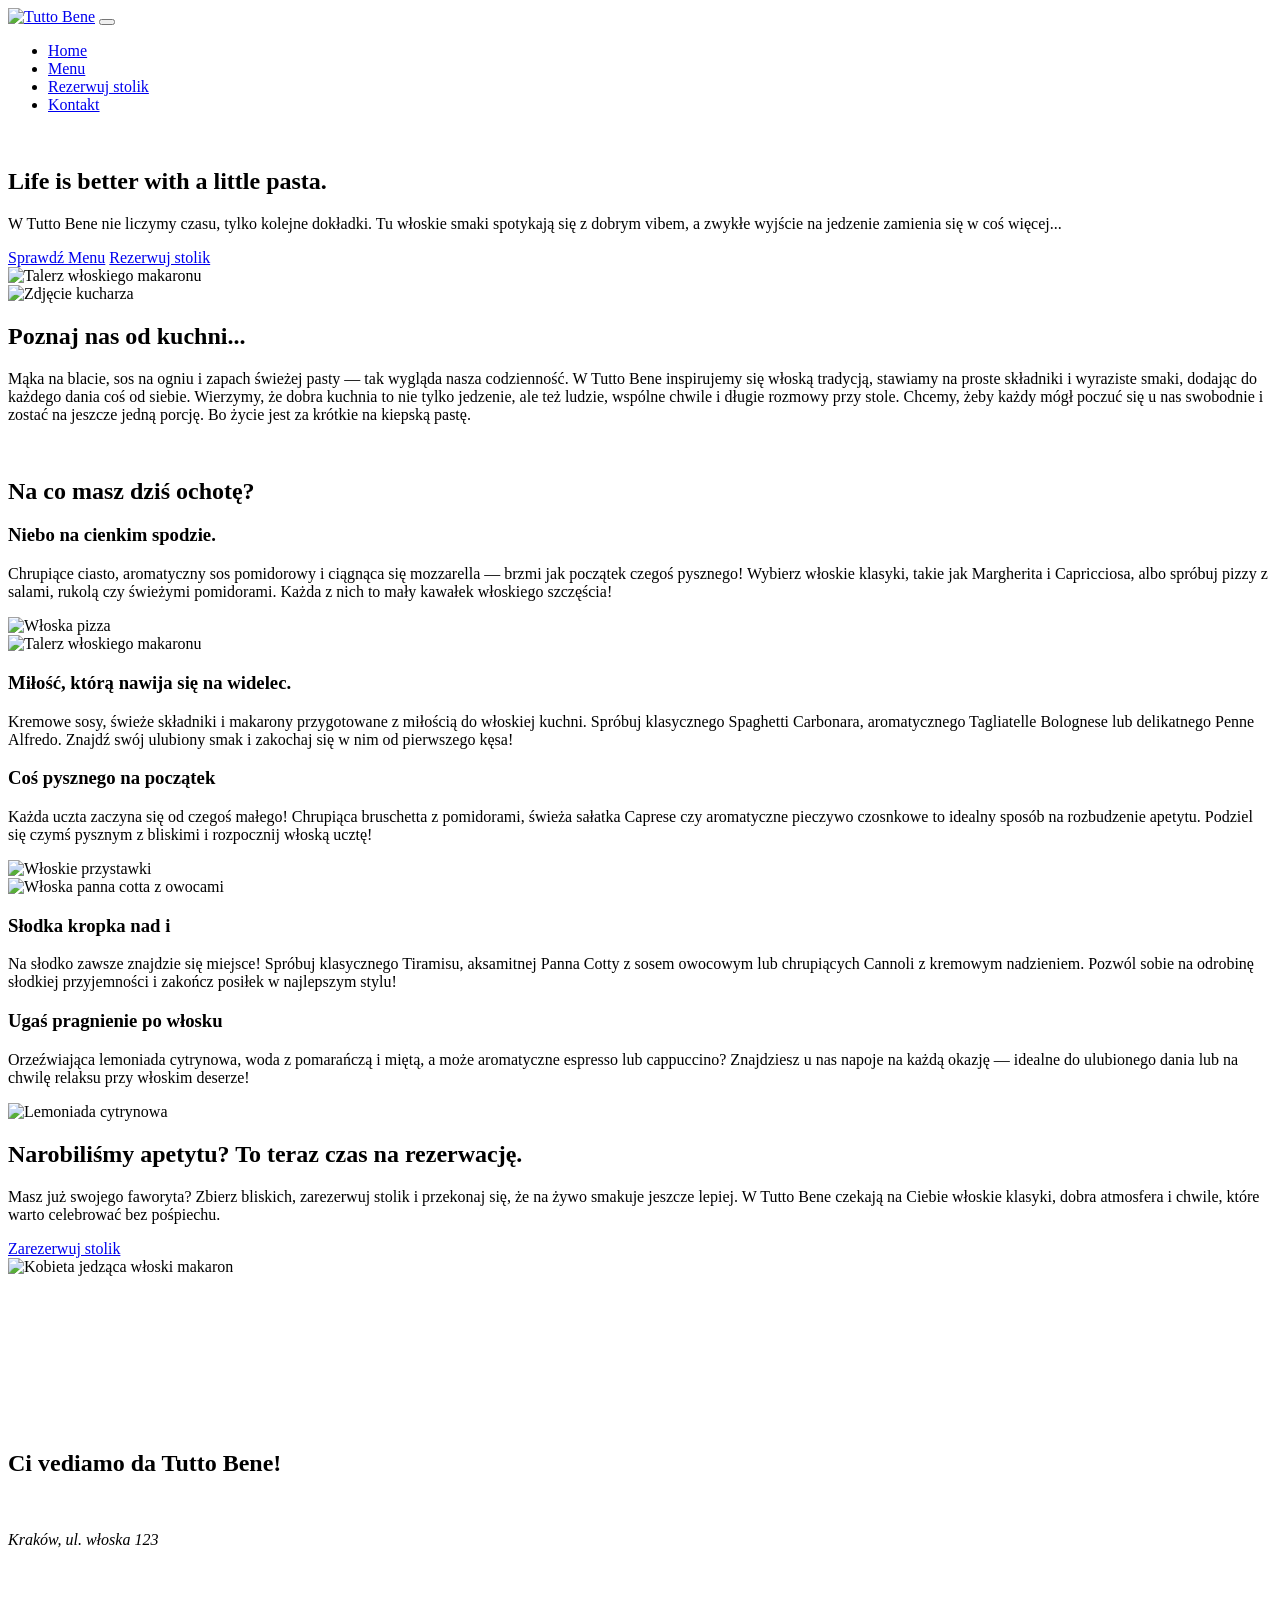
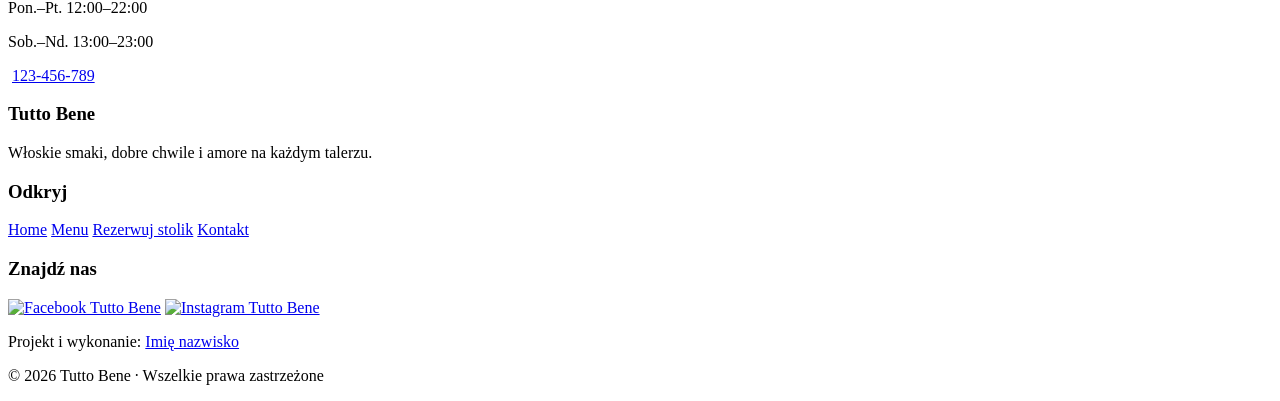
==== index.html @ c3753e9b "Add index.html" ====
<!doctype html>
<html lang="pl">
  <head>
    <meta charset="UTF-8" />
    <meta name="viewport" content="width=device-width, initial-scale=1.0" />
    <title>Tutto Bene</title>
    <link rel="stylesheet" href="styles/style.css" />
    <link rel="stylesheet" href="styles/index_style.css" />
    <script src="scripts/script.js" defer></script>
  </head>

  <body>
    <header>
      <a href="index.html"
        ><img class="header-logo" src="images/logo.png" alt="Tutto Bene"
      /></a>
      <button class="hamburger"><span></span><span></span><span></span></button>
      <nav id="main-nav">
        <ul>
          <li><a href="index.html">Home</a></li>
          <li><a href="menu.html">Menu</a></li>
          <li><a href="reservations.html">Rezerwuj stolik</a></li>
          <li><a href="contact.html">Kontakt</a></li>
        </ul>
      </nav>
    </header>

    <main>
      <section class="hero-section">
        <img class="hero-decoration" src="images/blobs/hero-wave.svg" alt="" />
        <div class="hero-content">
          <h1>Life is better with a little pasta.</h1>
          <p>
            W <span class="restaurant-name">Tutto Bene</span> nie liczymy czasu,
            tylko kolejne dokładki. Tu włoskie smaki spotykają się z dobrym
            vibem, a zwykłe wyjście na jedzenie zamienia się w coś więcej...
          </p>
          <div class="hero-actions">
            <a href="menu.html" class="btn">Sprawdź Menu</a>
            <a href="reservations.html" class="btn">Rezerwuj stolik</a>
          </div>
        </div>
        <div class="hero-image">
          <img src="images/pasta.png" alt="Talerz włoskiego makaronu" />
        </div>
      </section>

      <section class="about-section">
        <div class="about-image">
          <img src="images/cook.png" alt="Zdjęcie kucharza" />
        </div>

        <div class="about-content">
          <h2>Poznaj nas od kuchni...</h2>
          <p>
            Mąka na blacie, sos na ogniu i zapach świeżej pasty — tak wygląda
            nasza codzienność. W
            <span class="restaurant-name">Tutto Bene</span> inspirujemy się
            włoską tradycją, stawiamy na proste składniki i wyraziste smaki,
            dodając do każdego dania coś od siebie. Wierzymy, że dobra kuchnia
            to nie tylko jedzenie, ale też ludzie, wspólne chwile i długie
            rozmowy przy stole. Chcemy, żeby każdy mógł poczuć się u nas
            swobodnie i zostać na jeszcze jedną porcję.
            <span>Bo życie jest za krótkie na kiepską pastę.</span>
          </p>
        </div>
      </section>

      <section class="offer-section">
        <img
          class="offer-blob offer-blob-one"
          src="images/blobs/greenblob.svg"
          alt=""
        />
        <img
          class="offer-blob offer-blob-two"
          src="images/blobs/whiteblob.svg"
          alt=""
        />
        <img
          class="offer-blob offer-blob-three"
          src="images/blobs/redblob.svg"
          alt=""
        />

        <div class="offer-heading">
          <h2>Na co masz dziś ochotę?</h2>
        </div>
        <div class="categories-list">
          <div class="category-card">
            <div class="category-content">
              <h3>Niebo na cienkim spodzie.</h3>
              <p>
                Chrupiące ciasto, aromatyczny sos pomidorowy i ciągnąca się
                mozzarella — brzmi jak początek czegoś pysznego! Wybierz włoskie
                klasyki, takie jak <span>Margherita</span> i
                <span>Capricciosa</span>, albo spróbuj pizzy z salami, rukolą
                czy świeżymi pomidorami. Każda z nich to mały kawałek włoskiego
                szczęścia!
              </p>
            </div>
            <img
              src="images/pizza.png"
              alt="Włoska pizza"
              class="auto-rotate"
            />
          </div>

          <div class="category-card">
            <img
              src="images/pasta.png"
              alt="Talerz włoskiego makaronu"
              class="auto-rotate"
            />
            <div class="category-content">
              <h3>Miłość, którą nawija się na widelec.</h3>
              <p>
                Kremowe sosy, świeże składniki i makarony przygotowane z
                miłością do włoskiej kuchni. Spróbuj klasycznego
                <span>Spaghetti Carbonara</span>, aromatycznego
                <span>Tagliatelle Bolognese</span> lub delikatnego
                <span>Penne Alfredo</span>. Znajdź swój ulubiony smak i zakochaj
                się w nim od pierwszego kęsa!
              </p>
            </div>
          </div>

          <div class="category-card">
            <div class="category-content">
              <h3>Coś pysznego na początek</h3>
              <p>
                Każda uczta zaczyna się od czegoś małego! Chrupiąca
                <span>bruschetta z pomidorami</span>, świeża
                <span>sałatka Caprese</span> czy aromatyczne
                <span>pieczywo czosnkowe</span> to idealny sposób na rozbudzenie
                apetytu. Podziel się czymś pysznym z bliskimi i rozpocznij
                włoską ucztę!
              </p>
            </div>
            <img
              src="images/starters.png"
              alt="Włoskie przystawki"
              class="auto-rotate"
            />
          </div>

          <div class="category-card">
            <img
              src="images/desserts.png"
              alt="Włoska panna cotta z owocami"
              class="auto-rotate"
            />
            <div class="category-content">
              <h3>Słodka kropka nad i</h3>
              <p>
                Na słodko zawsze znajdzie się miejsce! Spróbuj klasycznego
                <span>Tiramisu</span>, aksamitnej
                <span>Panna Cotty z sosem owocowym</span> lub chrupiących
                <span>Cannoli z kremowym nadzieniem</span>. Pozwól sobie na
                odrobinę słodkiej przyjemności i zakończ posiłek w najlepszym
                stylu!
              </p>
            </div>
          </div>

          <div class="category-card">
            <div class="category-content">
              <h3>Ugaś pragnienie po włosku</h3>
              <p>
                Orzeźwiająca <span>lemoniada cytrynowa</span>, woda z
                <span>pomarańczą i miętą</span>, a może aromatyczne
                <span>espresso</span> lub <span>cappuccino</span>? Znajdziesz u
                nas napoje na każdą okazję — idealne do ulubionego dania lub na
                chwilę relaksu przy włoskim deserze!
              </p>
            </div>
            <img
              src="images/drinks.png"
              alt="Lemoniada cytrynowa"
              class="auto-rotate"
            />
          </div>
        </div>
      </section>

      <section class="reservation">
        <div class="reservation-content">
          <h2>Narobiliśmy apetytu? To teraz czas na rezerwację.</h2>
          <p>
            Masz już swojego faworyta? Zbierz bliskich, zarezerwuj stolik i
            przekonaj się, że na żywo smakuje jeszcze lepiej. W
            <span class="restaurant-name">Tutto Bene</span> czekają na Ciebie
            włoskie klasyki, dobra atmosfera i chwile, które warto celebrować
            bez pośpiechu.
          </p>
          <a href="reservations.html" class="btn">Zarezerwuj stolik</a>
        </div>
        <img
          src="images/womanwithpasta.png"
          alt="Kobieta jedząca włoski makaron"
        />
      </section>

      <section class="location-section">
        <div class="location-content">
          <div class="location-map">
            <iframe
              title="Lokalizacja restauracji Tutto Bene na mapie"
              src="https://www.google.com/maps/embed?pb=!1m18!1m12!1m3!1d6082812.053182162!2d2.736371524999998!3d41.890210200000006!2m3!1f0!2f0!3f0!3m2!1i1024!2i768!4f13.1!3m3!1m2!1s0x132f61b6532013ad%3A0x28f1c82e908503c4!2sKoloseum!5e0!3m2!1spl!2spl!4v1793017426009!5m2!1spl!2spl"
              style="border: 0"
              allowfullscreen=""
              loading="lazy"
              referrerpolicy="strict-origin-when-cross-origin"
            ></iframe>
          </div>

          <div class="location-details">
            <h2>Ci vediamo da Tutto Bene!</h2>
            <div class="location-items">
              <address class="location-item">
                <img src="images/icons/pin.svg" alt="" />
                <p>Kraków, ul. włoska 123</p>
              </address>
              <div class="location-item">
                <img src="images/icons/clock.svg" alt="" />
                <p>Pon.–Pt. <time>12:00</time>–<time>22:00</time></p>
                <p>Sob.–Nd. <time>13:00</time>–<time>23:00</time></p>
              </div>
              <div class="location-item">
                <img src="images/icons/phone.svg" alt="" />
                <a href="tel:+48123456789">123-456-789</a>
              </div>
            </div>
          </div>
        </div>
      </section>
    </main>

    <footer>
      <div class="footer-container">
        <div class="footer-items">
          <div class="footer-item">
            <h3>Tutto Bene</h3>
            <p>Włoskie smaki, dobre chwile i amore na każdym talerzu.</p>
          </div>
          <div class="footer-item">
            <h3>Odkryj</h3>
            <a href="index.html">Home</a>
            <a href="menu.html">Menu</a>
            <a href="reservations.html">Rezerwuj stolik</a>
            <a href="contact.html">Kontakt</a>
          </div>
          <div class="footer-item">
            <h3>Znajdź nas</h3>
            <div class="social-links">
              <a href="https://www.facebook.com/" target="_blank"
                ><img src="images/icons/fb.svg" alt="Facebook Tutto Bene"
              /></a>
              <a href="https://www.instagram.com/" target="_blank"
                ><img src="images/icons/ig.svg" alt="Instagram Tutto Bene"
              /></a>
            </div>
          </div>
        </div>
        <div class="footer-text">
          <p>
            Projekt i wykonanie:
            <a href="https://github.com/" target="_blank">Imię nazwisko</a>
          </p>
          <p>
            &copy; 2026 <span class="restaurant-name">Tutto Bene</span> ·
            Wszelkie prawa zastrzeżone
          </p>
        </div>
      </div>
    </footer>
  </body>
</html>
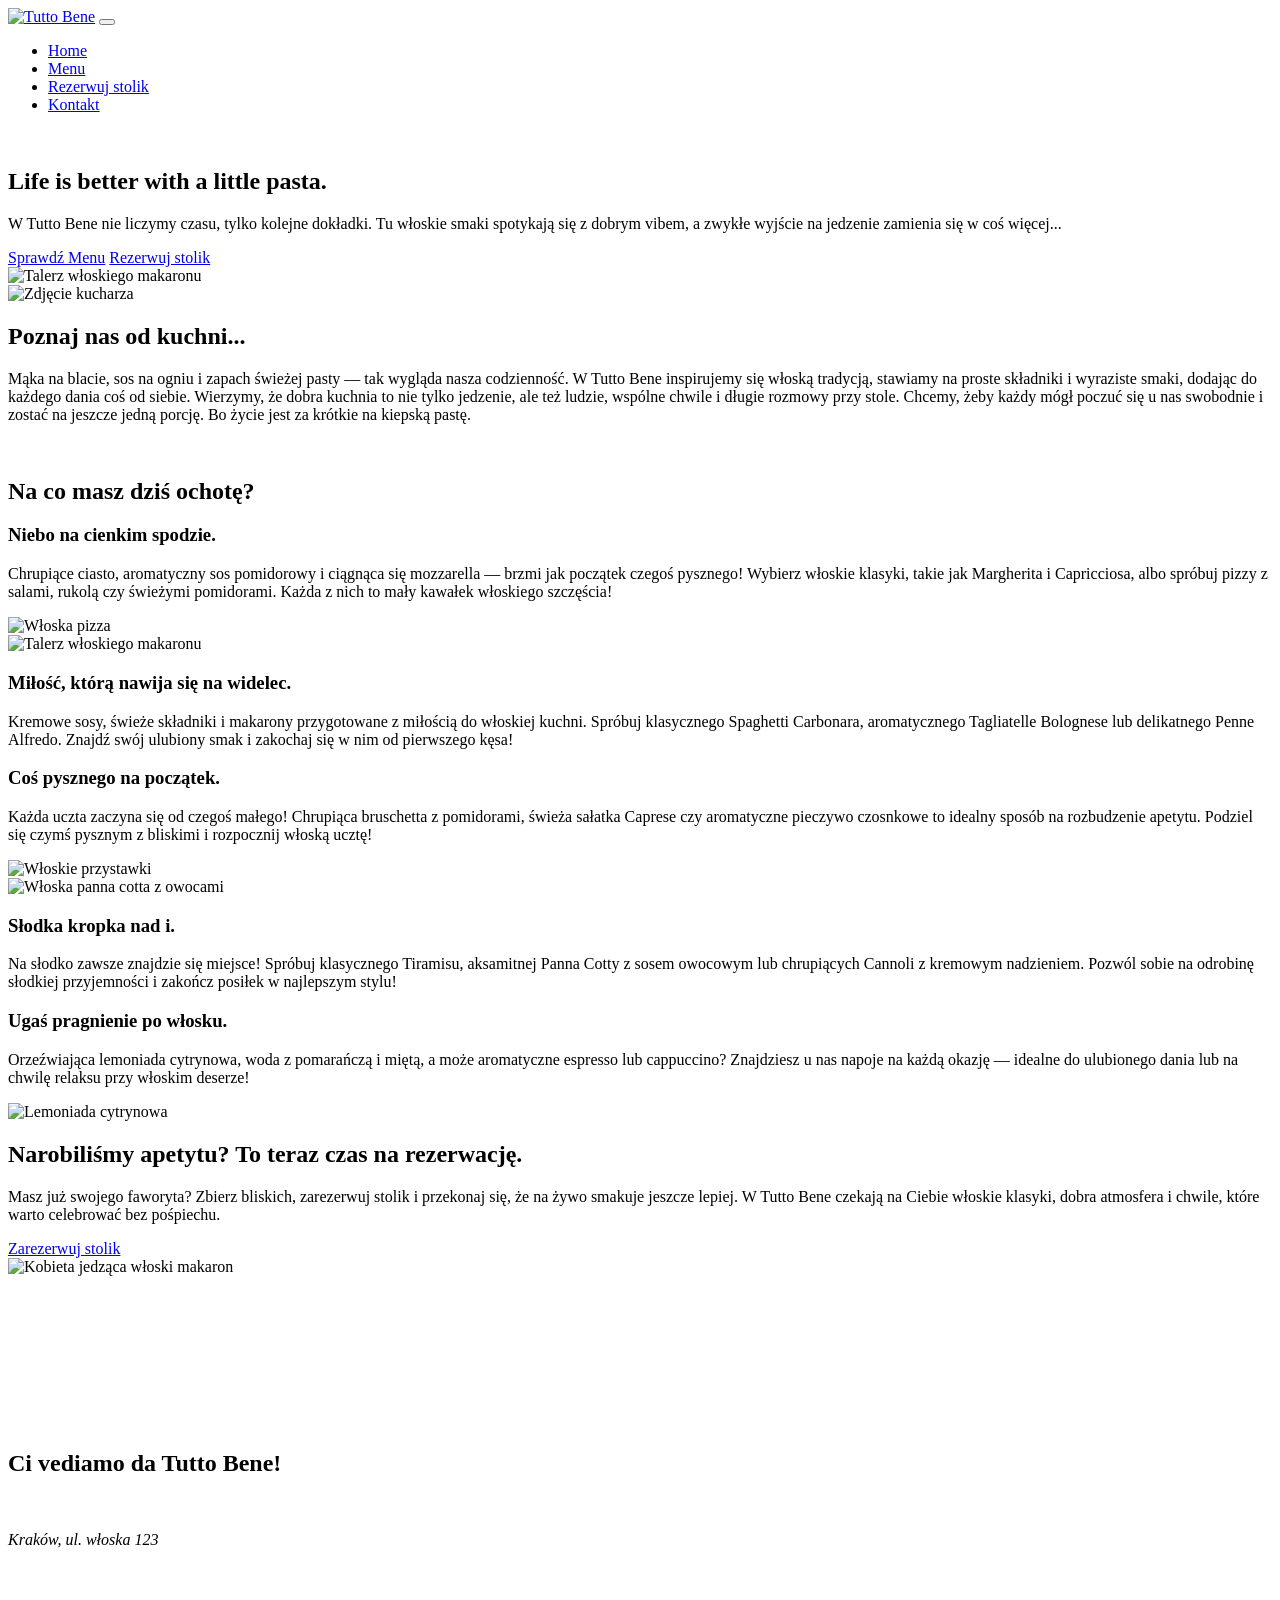
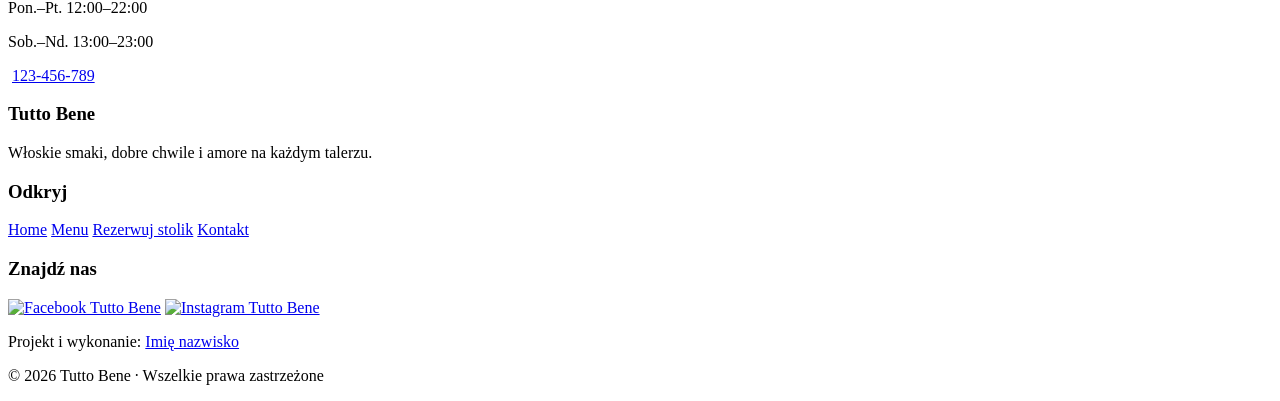
==== commit 0b974759: "Update index.html" ====
--- a/index.html
+++ b/index.html
@@ -127,7 +127,7 @@
 
           <div class="category-card">
             <div class="category-content">
-              <h3>Coś pysznego na początek</h3>
+              <h3>Coś pysznego na początek.</h3>
               <p>
                 Każda uczta zaczyna się od czegoś małego! Chrupiąca
                 <span>bruschetta z pomidorami</span>, świeża
@@ -151,7 +151,7 @@
               class="auto-rotate"
             />
             <div class="category-content">
-              <h3>Słodka kropka nad i</h3>
+              <h3>Słodka kropka nad i.</h3>
               <p>
                 Na słodko zawsze znajdzie się miejsce! Spróbuj klasycznego
                 <span>Tiramisu</span>, aksamitnej
@@ -165,7 +165,7 @@
 
           <div class="category-card">
             <div class="category-content">
-              <h3>Ugaś pragnienie po włosku</h3>
+              <h3>Ugaś pragnienie po włosku.</h3>
               <p>
                 Orzeźwiająca <span>lemoniada cytrynowa</span>, woda z
                 <span>pomarańczą i miętą</span>, a może aromatyczne
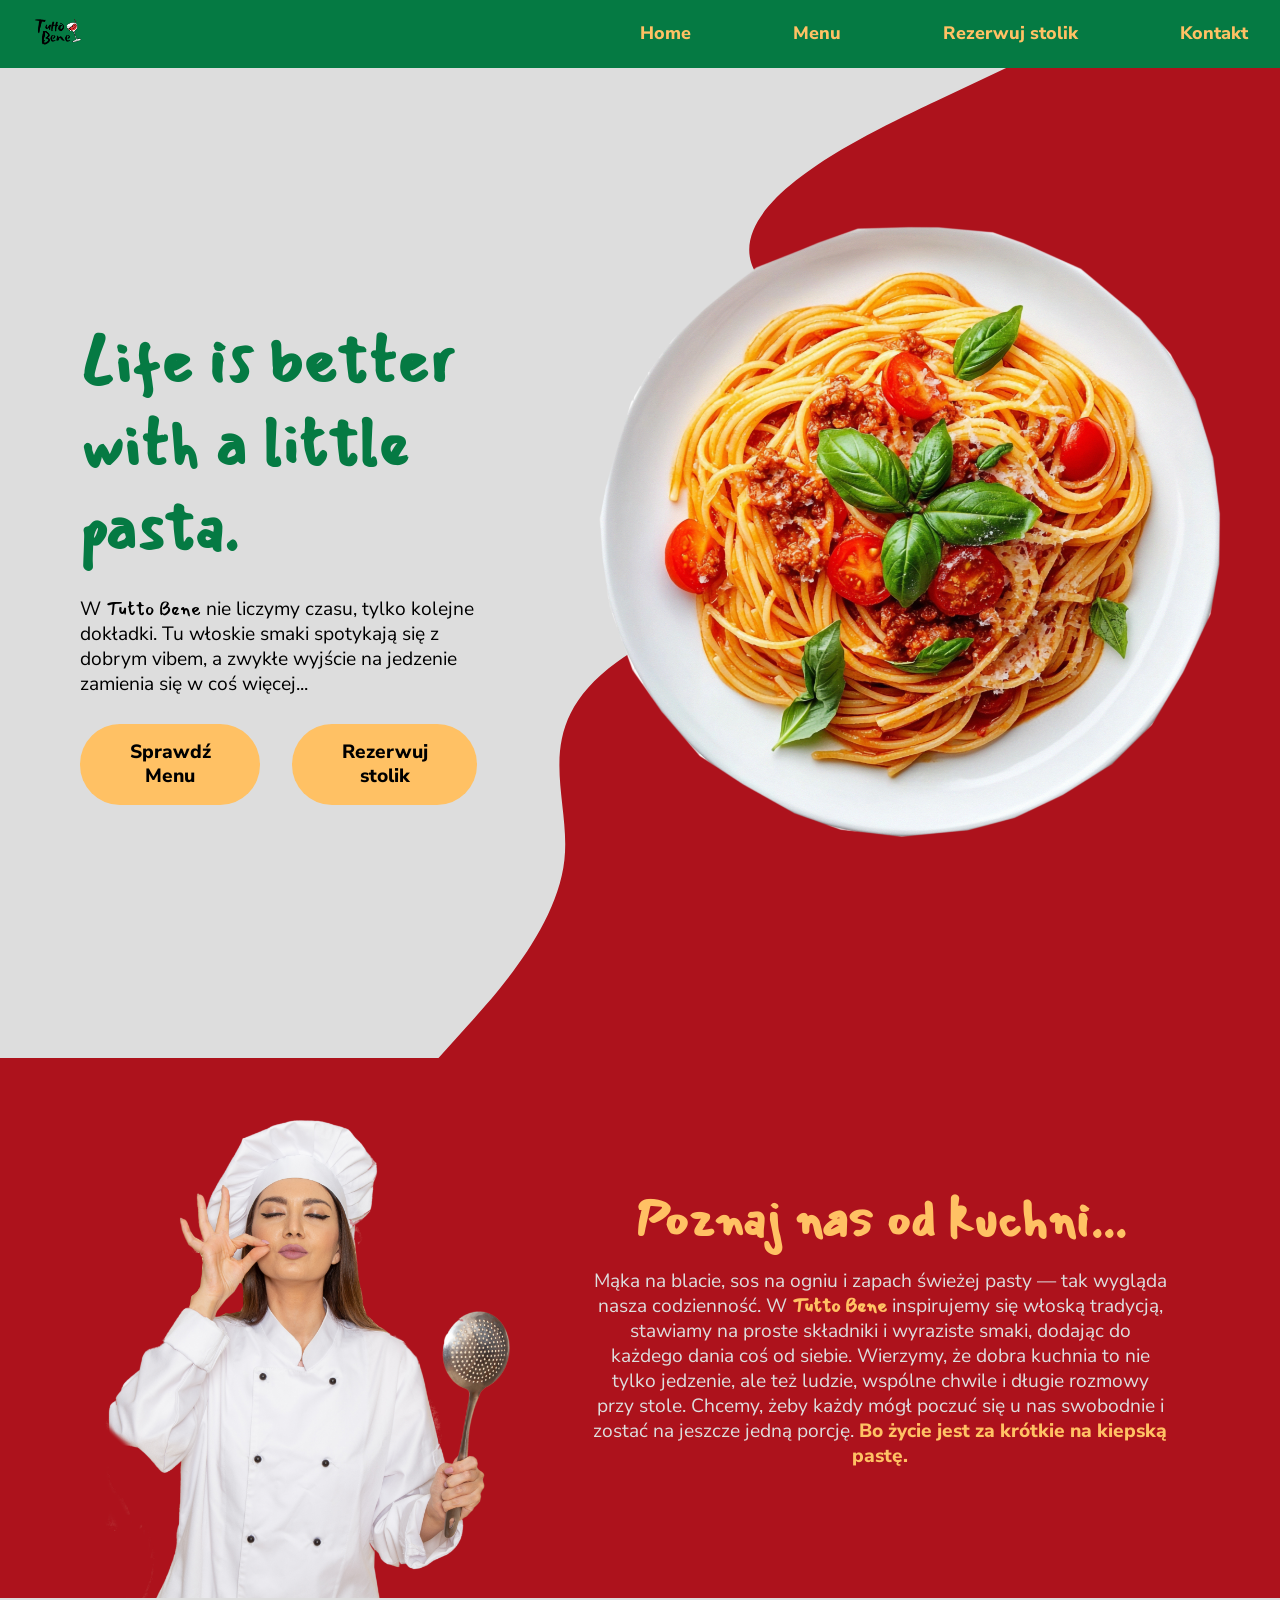
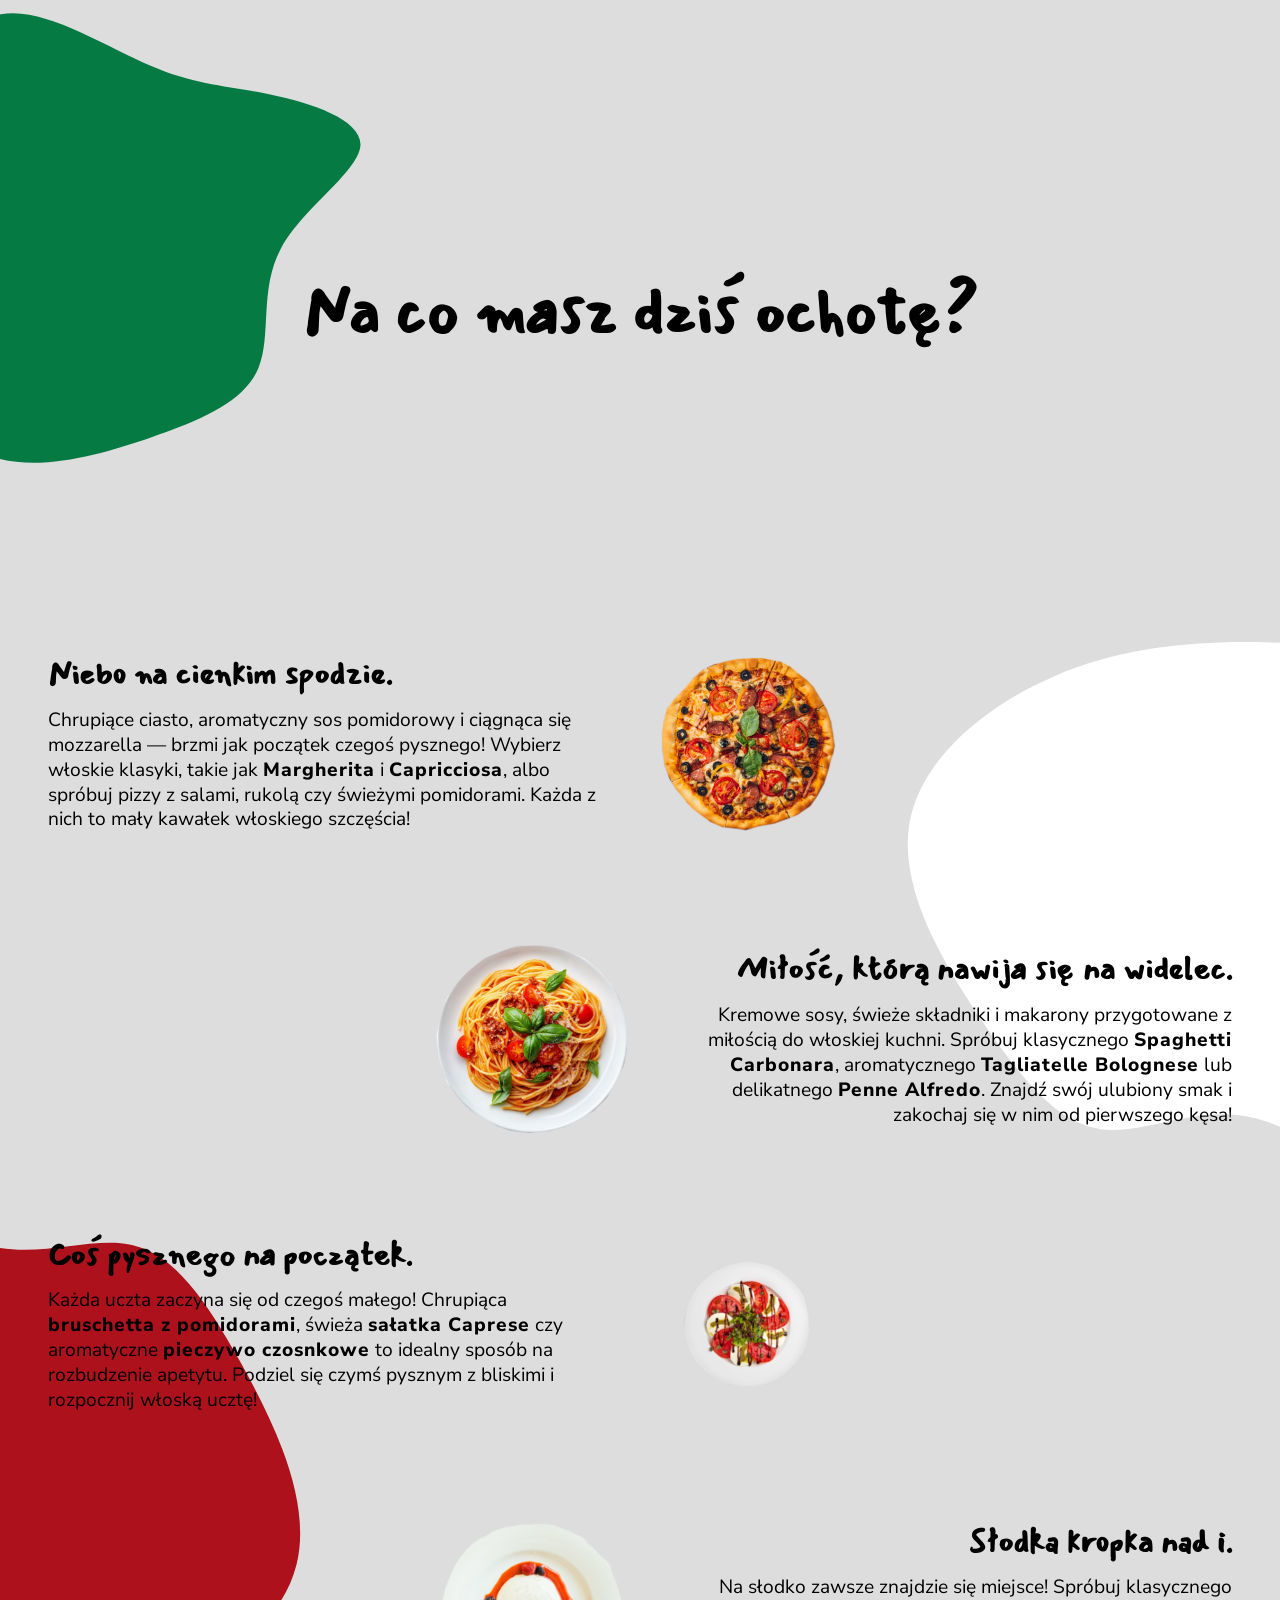
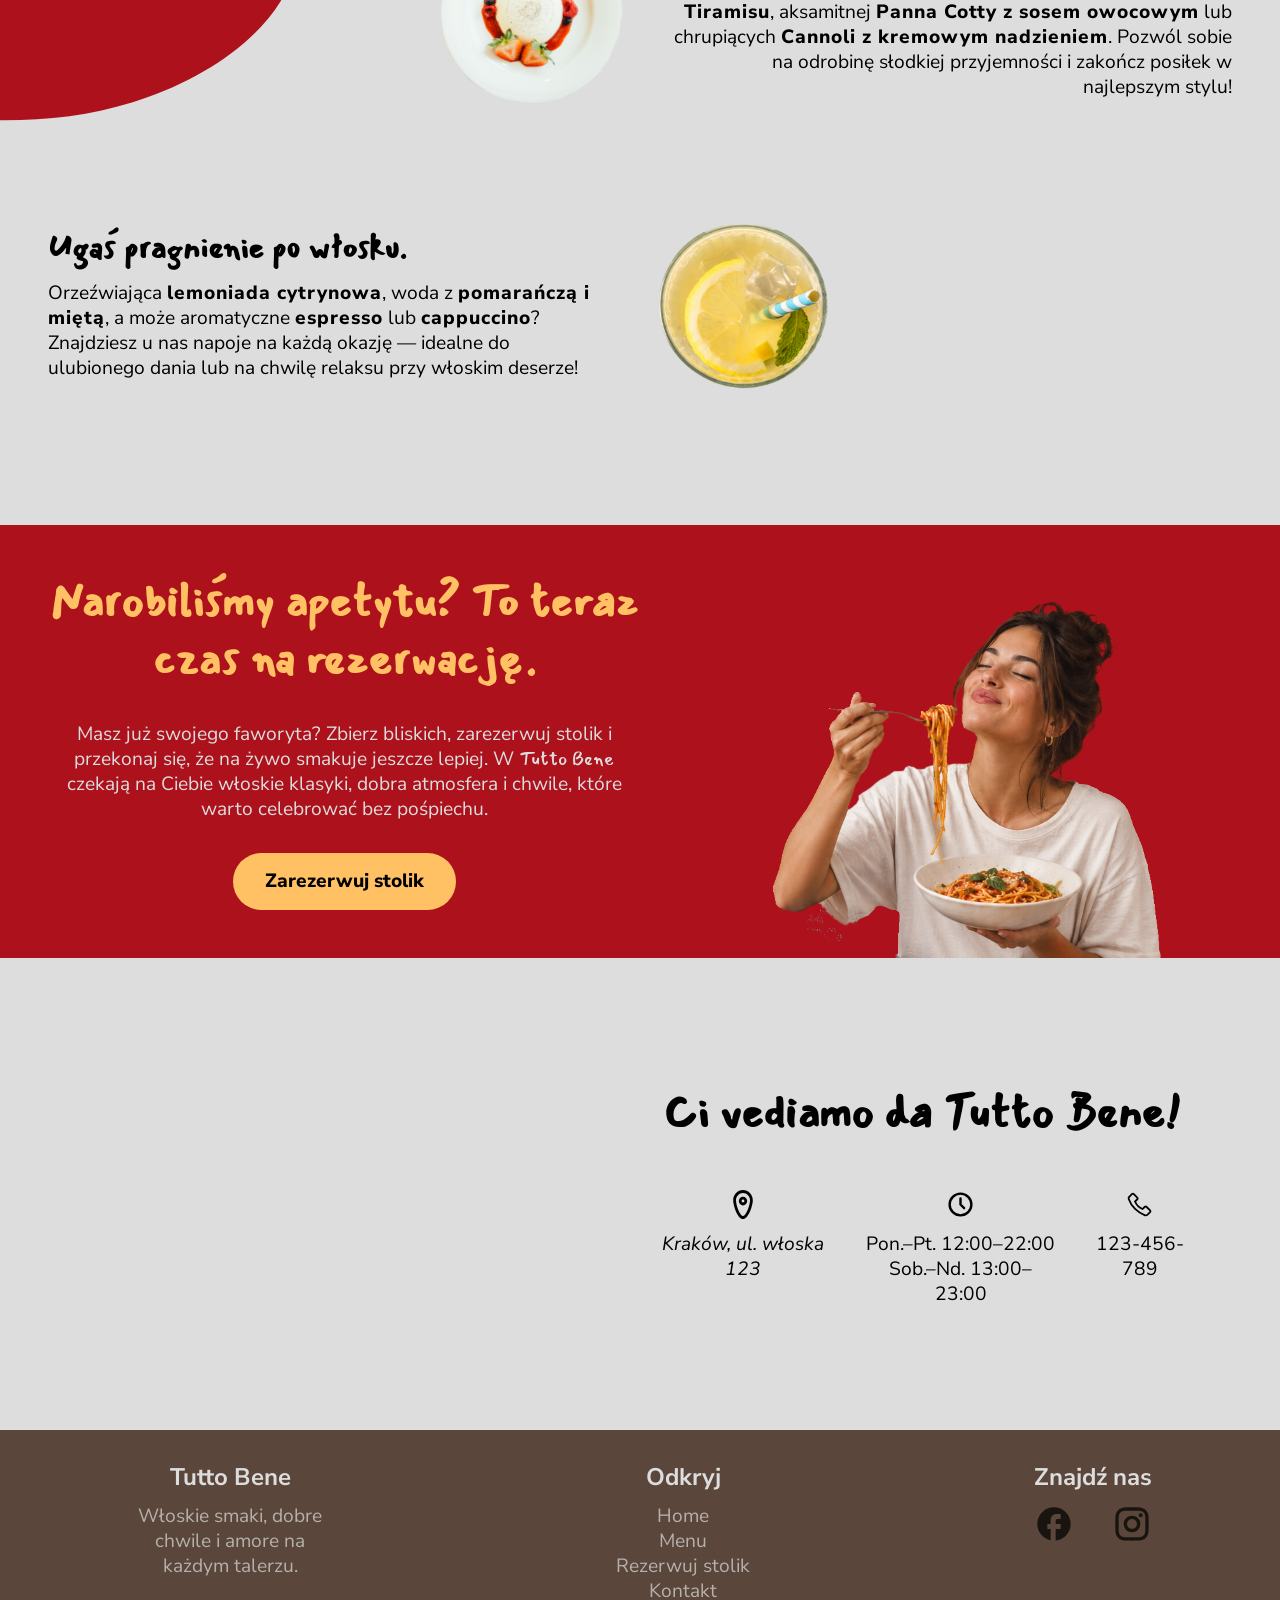
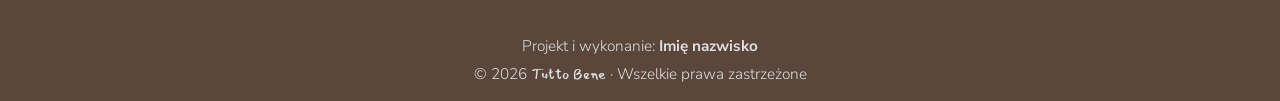
==== commit d0ff5106: "Update index.html" ====
--- a/index.html
+++ b/index.html
@@ -27,7 +27,7 @@
 
     <main>
       <section class="hero-section">
-        <img class="hero-decoration" src="images/blobs/hero-wave.svg" alt="" />
+        <img class="hero-decoration" src="images/blobs/waveblob.svg" alt="" />
         <div class="hero-content">
           <h1>Life is better with a little pasta.</h1>
           <p>
--- a/styles/style.css
+++ b/styles/style.css
@@ -0,0 +1,282 @@
+@import url("https://fonts.googleapis.com/css2?family=Mansalva&display=swap");
+@import url("https://fonts.googleapis.com/css2?family=Nunito+Sans:ital,opsz,wght@0,6..12,200..1000;1,6..12,200..1000&display=swap");
+
+* {
+  margin: 0;
+  padding: 0;
+  box-sizing: border-box;
+}
+
+html {
+  scroll-behavior: smooth;
+}
+
+:root {
+  --green: #057a43;
+  --red: #ad121c;
+  --yellow: #ffc164;
+  --white: #dddddd;
+  --brown: #5a463a;
+  --header-font: Mansalva;
+}
+
+body {
+  font-family: Nunito Sans;
+  line-height: 1.3;
+}
+
+h1 {
+  font-family: var(--header-font);
+}
+
+main {
+  min-height: 100svh;
+  padding-bottom: 5svh;
+  background-color: var(--white);
+}
+
+.restaurant-name {
+  font-family: var(--header-font);
+}
+
+/*-------------------------
+HEADER
+--------------------------*/
+header {
+  padding: 1rem 2rem;
+  display: flex;
+  justify-content: space-between;
+  align-items: center;
+  background-color: var(--green);
+  position: sticky;
+  top: 0;
+  z-index: 1000;
+}
+
+.header-logo {
+  max-height: 30px;
+  width: auto;
+  height: auto;
+}
+
+/*-------------
+NAV
+-------------*/
+
+nav {
+  width: 50%;
+}
+
+nav ul {
+  width: 100%;
+  display: flex;
+  justify-content: space-between;
+  align-items: center;
+  list-style: none;
+}
+
+nav ul li a {
+  font-size: clamp(1rem, 2vh, 3rem);
+  text-decoration: none;
+  color: var(--yellow);
+  font-weight: 800;
+  cursor: pointer;
+}
+
+nav ul li a:hover {
+  color: var(--red);
+}
+
+.hamburger {
+  display: none;
+  flex-direction: column;
+  gap: 6px;
+  background: none;
+  border: none;
+  cursor: pointer;
+  z-index: 2000;
+  margin-right: 2rem;
+}
+
+.hamburger span {
+  display: block;
+  width: 28px;
+  height: 3px;
+  background-color: var(--yellow);
+  transition: 0.3s;
+}
+
+.hamburger.active span:nth-child(1) {
+  transform: translateY(9px) rotate(45deg);
+}
+.hamburger.active span:nth-child(2) {
+  opacity: 0;
+}
+.hamburger.active span:nth-child(3) {
+  transform: translateY(-9px) rotate(-45deg);
+}
+
+/*-------------------------
+Basic button style
+--------------------------*/
+.btn {
+  padding: 1rem 2rem;
+  font-size: clamp(1.2rem, 2vh, 5rem);
+  border-radius: 40px;
+  border: none;
+  cursor: pointer;
+  background-color: var(--yellow);
+  font-weight: 800;
+  text-decoration: none;
+  color: black;
+  text-align: center;
+}
+
+/*-------------------------
+FOOTER
+--------------------------*/
+footer {
+  min-height: 10svh;
+  background-color: var(--brown);
+  color: var(--white);
+  padding: 2rem 0 1rem;
+}
+
+.footer-container {
+  display: flex;
+  flex-direction: column;
+  justify-content: space-between;
+  align-items: center;
+  gap: 2rem;
+}
+
+.footer-items {
+  display: flex;
+  justify-content: space-between;
+  width: 80%;
+}
+
+.footer-item {
+  display: flex;
+  flex-direction: column;
+  justify-content: flex-start;
+  align-items: center;
+  max-width: 20%;
+  text-align: center;
+}
+
+.footer-item h3 {
+  font-size: clamp(1.2rem, 2vw, 1.5rem);
+  margin-bottom: 0.7rem;
+}
+
+.footer-item p,
+.footer-item a {
+  font-size: clamp(0.9rem, 1.5vw, 1.2rem);
+  opacity: 0.7;
+}
+
+.footer-item a {
+  text-decoration: none;
+  color: var(--white);
+}
+
+.footer-item a:hover {
+  color: var(--red);
+}
+
+.social-links {
+  display: flex;
+  justify-content: space-between;
+  width: 100%;
+  align-items: center;
+}
+
+.social-links img {
+  height: 2.5rem;
+  width: auto;
+}
+
+.footer-text {
+  display: flex;
+  flex-direction: column;
+  justify-content: center;
+  align-items: center;
+  gap: 0.5rem;
+  text-align: center;
+  font-size: clamp(0.8rem, 1.2vw, 1rem);
+}
+
+.footer-text p a {
+  font-weight: 700;
+  text-decoration: none;
+  color: var(--white);
+}
+
+.footer-text p {
+  font-weight: 300;
+}
+
+/*-----------------------------------------------
+MEDIA QUERIES
+------------------------------------------------*/
+
+@media (max-width: 992px) {
+  nav {
+    width: 60%;
+  }
+}
+
+@media (max-width: 768px) {
+  header {
+    padding: 1rem;
+  }
+
+  .hamburger {
+    display: flex;
+    margin-right: 0;
+  }
+
+  nav {
+    display: none;
+  }
+
+  nav.open {
+    display: block;
+    position: absolute;
+    top: 100%;
+    left: 0;
+    width: 100%;
+    background-color: var(--green);
+    padding: 1.5rem;
+  }
+
+  nav ul {
+    flex-direction: column;
+    gap: 1.5rem;
+  }
+
+  nav ul li a {
+    font-size: 1.2rem;
+  }
+
+  .footer-items {
+    width: 90%;
+    flex-wrap: wrap;
+    gap: 2rem;
+  }
+
+  .footer-item {
+    flex: 1 1 180px;
+    max-width: none;
+  }
+
+  .social-links {
+    justify-content: center;
+    gap: 1.5rem;
+  }
+
+  .footer-text {
+    padding: 0 1rem;
+  }
+}
--- a/styles/index_style.css
+++ b/styles/index_style.css
@@ -0,0 +1,624 @@
+/* -------------------------------------------
+HERO SECTION
+--------------------------------------------*/
+.hero-section {
+  display: flex;
+  justify-content: space-between;
+  align-items: center;
+  min-height: 110svh;
+  padding: 2rem 5rem;
+  position: relative;
+  overflow: hidden;
+}
+
+.hero-content {
+  display: flex;
+  flex-direction: column;
+  align-items: flex-start;
+  max-width: 50%;
+  gap: 3vh;
+}
+
+.hero-content h1 {
+  color: var(--green);
+  font-size: clamp(2.8rem, 5vw, 6rem);
+}
+
+.hero-content p {
+  font-size: clamp(1.2rem, 1.5vw, 1.6rem);
+  font-weight: 400;
+}
+
+.hero-actions {
+  display: flex;
+  gap: 2rem;
+}
+
+.hero-actions .btn:hover {
+  background-color: var(--red);
+  color: var(--yellow);
+}
+
+.hero-image img {
+  position: relative;
+  right: -15%;
+  max-width: 90%;
+  top: -2rem;
+  height: auto;
+}
+
+.hero-content,
+.hero-image {
+  position: relative;
+  z-index: 1;
+}
+
+.hero-decoration {
+  position: absolute;
+  top: 0;
+  right: 0;
+  width: auto;
+  height: 100%;
+  z-index: 0;
+  pointer-events: none;
+}
+
+/*-------------
+Hero animation
+--------------*/
+.hero-content,
+.hero-image {
+  transition:
+    transform 1s ease,
+    opacity 0.6s ease;
+}
+
+.hero-content {
+  animation: slideInLeft 1s ease-out backwards;
+}
+
+.hero-image {
+  animation: slideInRight 1s ease-out backwards;
+  animation-delay: 0.2s;
+}
+
+.hero-content.hide-left {
+  opacity: 0;
+  transform: translateX(-100px);
+}
+
+.hero-image.hide-right {
+  opacity: 0;
+  transform: translateX(200px);
+}
+
+@keyframes slideInLeft {
+  from {
+    opacity: 0;
+    transform: translateX(-80px);
+  }
+
+  to {
+    opacity: 1;
+    transform: translateX(0);
+  }
+}
+
+@keyframes slideInRight {
+  from {
+    opacity: 0;
+    transform: translateX(200px);
+  }
+
+  to {
+    opacity: 1;
+    transform: translateX(0);
+  }
+}
+
+/* -------------------------------------------
+ABOUT SECTION
+--------------------------------------------*/
+.about-section {
+  background-color: var(--red);
+  min-height: 60svh;
+  display: flex;
+  padding: 1rem 5rem;
+  justify-content: space-between;
+  align-items: stretch;
+  gap: 2rem;
+  position: relative;
+  overflow: visible;
+}
+
+.about-image {
+  width: 40%;
+  flex-shrink: 0;
+  position: relative;
+}
+
+.about-image img {
+  width: 100%;
+  height: auto;
+  display: block;
+  left: 0;
+  bottom: -1rem;
+  position: absolute;
+}
+
+.about-content {
+  display: flex;
+  padding: 1rem 0;
+  flex-direction: column;
+  align-items: center;
+  justify-content: center;
+}
+
+.about-content h2 {
+  text-align: center;
+  font-family: var(--header-font);
+  font-size: clamp(2.2rem, 4vw, 4rem);
+  margin-bottom: 1rem;
+  color: var(--yellow);
+}
+
+.about-content p {
+  font-size: clamp(1.2rem, 1.5vw, 1.6rem);
+  color: var(--white);
+  text-align: center;
+  width: 90%;
+}
+
+.about-content p span {
+  color: var(--yellow);
+  font-weight: 800;
+}
+
+/* -------------------------------------------
+OFFER SECTION
+--------------------------------------------*/
+.offer-section {
+  position: relative;
+  overflow: hidden;
+  margin: 0 0 12svh;
+}
+
+.offer-heading {
+  display: flex;
+  justify-content: center;
+  align-items: center;
+  z-index: 10;
+  position: relative;
+  text-align: center;
+  min-height: 70svh;
+}
+
+.offer-heading h2 {
+  font-size: clamp(2.8rem, 5vw, 6rem);
+  font-family: var(--header-font);
+  opacity: 0;
+  transform: translateY(80px);
+  transition:
+    opacity 0.8s ease,
+    transform 1s ease;
+}
+
+.offer-heading h2.show {
+  opacity: 1;
+  transform: translateY(0);
+}
+
+.categories-list {
+  display: flex;
+  flex-direction: column;
+  width: 100%;
+  justify-content: center;
+  gap: 4rem;
+}
+
+.category-card {
+  width: 70%;
+  min-height: 20svh;
+  overflow: visible;
+  display: flex;
+  padding: 1rem 3rem;
+  justify-content: space-between;
+  align-items: center;
+  z-index: 10;
+  gap: 2rem;
+}
+
+.category-card:nth-of-type(even) {
+  text-align: right;
+  align-self: flex-end;
+}
+
+.category-card:nth-of-type(odd) {
+  text-align: left;
+}
+
+.category-card h3 {
+  font-size: clamp(1.6rem, 2.5vw, 2.3rem);
+  font-family: var(--header-font);
+  margin-bottom: 0.8rem;
+}
+
+.category-card p {
+  font-size: clamp(1.2rem, 1.5vw, 1.6rem);
+  hyphens: auto;
+}
+
+.category-content {
+  width: 70%;
+  z-index: 10;
+}
+
+.category-card span {
+  font-weight: 800;
+  letter-spacing: 1px;
+}
+
+.category-card img {
+  width: 25%;
+  height: auto;
+}
+
+.auto-rotate {
+  transform: rotate(0deg);
+  will-change: transform;
+}
+
+/*----------
+Blobs
+-----------*/
+.offer-blob {
+  position: absolute;
+  z-index: 1;
+  width: 80%;
+  height: auto;
+}
+
+.offer-blob-one {
+  left: -30%;
+  top: -5%;
+}
+
+.offer-blob-two {
+  right: -45%;
+  top: 25%;
+  width: 100%;
+  rotate: calc(75deg);
+}
+
+.offer-blob-three {
+  left: -50%;
+  top: 50%;
+  width: 100%;
+  rotate: calc(-100deg);
+}
+
+/* -------------------------------------------
+RESERVATION SECTION
+--------------------------------------------*/
+.reservation {
+  background-color: var(--red);
+  min-height: 30svh;
+  padding: 3rem;
+  margin-bottom: 3rem;
+  position: relative;
+  display: flex;
+  justify-content: space-between;
+}
+
+.reservation-content {
+  display: flex;
+  flex-direction: column;
+  align-items: flex-start;
+  width: 50%;
+  gap: 2rem;
+  position: relative;
+  z-index: 1;
+}
+
+.reservation h2 {
+  font-family: var(--header-font);
+  text-align: center;
+  font-size: clamp(2rem, 3.5vw, 3rem);
+  color: var(--yellow);
+}
+
+.reservation-content p {
+  color: var(--white);
+  font-size: clamp(1.2rem, 1.5vw, 1.6rem);
+  text-align: center;
+}
+
+.reservation-content .btn {
+  align-self: center;
+}
+
+.reservation-content .btn:hover {
+  background-color: var(--green);
+  color: var(--yellow);
+}
+
+.reservation img {
+  width: 35%;
+  height: auto;
+  position: absolute;
+  bottom: 0;
+  right: 5%;
+}
+
+/* -------------------------------------------
+LOCATION SECTION
+--------------------------------------------*/
+.location-section {
+  padding: 4rem 5rem;
+}
+
+.location-content {
+  display: flex;
+  justify-content: space-between;
+  width: 100%;
+  gap: 4rem;
+  align-items: center;
+}
+
+.location-map {
+  width: 45%;
+}
+
+.location-map iframe {
+  display: block;
+  aspect-ratio: 4/2;
+  width: 100%;
+}
+
+.location-details {
+  display: flex;
+  flex-direction: column;
+  align-items: center;
+  gap: 3rem;
+  width: 50%;
+}
+
+.location-details h2 {
+  font-size: clamp(2rem, 3.5vw, 3rem);
+  font-family: var(--header-font);
+  text-align: center;
+}
+
+.location-items {
+  display: flex;
+  justify-content: space-between;
+  align-items: flex-start;
+  width: 100%;
+  text-align: center;
+  gap: 1.5rem;
+}
+
+.location-item img {
+  height: 1.8rem;
+  margin-bottom: 0.5rem;
+  width: auto;
+}
+
+.location-item p,
+.location-item a {
+  font-size: clamp(1.2rem, 1.5vw, 1.6rem);
+}
+
+.location-item a {
+  text-decoration: none;
+  display: block;
+  color: black;
+}
+
+/*-----------------------------------------
+MEDIA QUERIES
+------------------------------------------*/
+
+@media (max-width: 992px) {
+  .hero-actions {
+    flex-wrap: wrap;
+    width: 100%;
+  }
+
+  .hero-actions .btn {
+    width: 100%;
+  }
+
+  .hero-image img {
+    right: -25%;
+  }
+
+  .hero-content {
+    flex: 0 0 60%;
+  }
+
+  .about-section {
+    padding: 1rem;
+  }
+
+  .about-image {
+    width: 50%;
+  }
+
+  .category-card {
+    width: 100%;
+  }
+
+  .reservation {
+    padding: 2rem;
+    gap: 1rem;
+    overflow: hidden;
+  }
+
+  .reservation img {
+    width: 55%;
+    right: -5%;
+  }
+
+  .location-content {
+    flex-direction: column;
+  }
+
+  .location-map,
+  .location-details {
+    width: 90%;
+  }
+
+  .location-map {
+    order: 2;
+  }
+}
+
+@media (max-width: 768px) {
+  .hero-section {
+    min-height: 100svh;
+    flex-direction: column;
+    justify-content: center;
+    padding: 1rem 1.5rem;
+    gap: 1rem;
+  }
+
+  .hero-content {
+    flex: 0 0 auto;
+    max-width: 100%;
+    width: 100%;
+    align-items: center;
+    text-align: center;
+    gap: 1rem;
+  }
+
+  .hero-content h1 {
+    font-size: clamp(2.5rem, 9vw, 4rem);
+  }
+
+  .hero-content p {
+    font-size: clamp(1rem, 4vw, 1.3rem);
+  }
+
+  .hero-actions {
+    gap: 1rem;
+  }
+
+  .hero-actions .btn {
+    width: 100%;
+    text-align: center;
+  }
+
+  .hero-actions .btn:hover {
+    background-color: var(--green);
+  }
+
+  .hero-image {
+    display: flex;
+    justify-content: center;
+    order: -1;
+  }
+
+  .hero-image img {
+    position: static;
+    width: 80%;
+    height: auto;
+  }
+
+  .about-section {
+    flex-direction: column;
+    align-items: center;
+    padding: 3rem 1.5rem 0;
+    gap: 1.5rem;
+  }
+
+  .about-content {
+    width: 100%;
+    padding: 0;
+  }
+
+  .about-image {
+    width: 60%;
+    order: 2;
+  }
+
+  .about-image img {
+    position: static;
+    width: 100%;
+    height: auto;
+  }
+
+  .offer-blob {
+    width: 200%;
+  }
+
+  .offer-blob-one {
+    left: -70%;
+    top: 2%;
+  }
+
+  .offer-blob-two {
+    right: -80%;
+  }
+
+  .offer-blob-three {
+    left: -80%;
+  }
+
+  .category-card {
+    flex-direction: column;
+    width: 100%;
+    padding: 1rem;
+    gap: 1rem;
+    align-items: center;
+  }
+
+  .category-card img {
+    order: -1;
+    width: 60%;
+    max-width: 250px;
+  }
+
+  .category-content {
+    width: 100%;
+    text-align: center;
+  }
+
+  .reservation {
+    flex-direction: column;
+    align-items: center;
+    padding: 3rem 1rem 0;
+    gap: 1rem;
+    overflow: hidden;
+  }
+
+  .reservation-content {
+    width: 100%;
+    align-items: center;
+    text-align: center;
+    z-index: 1;
+  }
+
+  .reservation img {
+    position: static;
+    width: 50%;
+    height: auto;
+    align-self: flex-end;
+  }
+
+  .location-items {
+    flex-direction: column;
+    align-items: center;
+    gap: 3rem;
+  }
+
+  .location-section {
+    padding: 2rem;
+  }
+}
+
+@media (max-width: 428px) {
+  .hero-decoration {
+    right: -50%;
+  }
+}
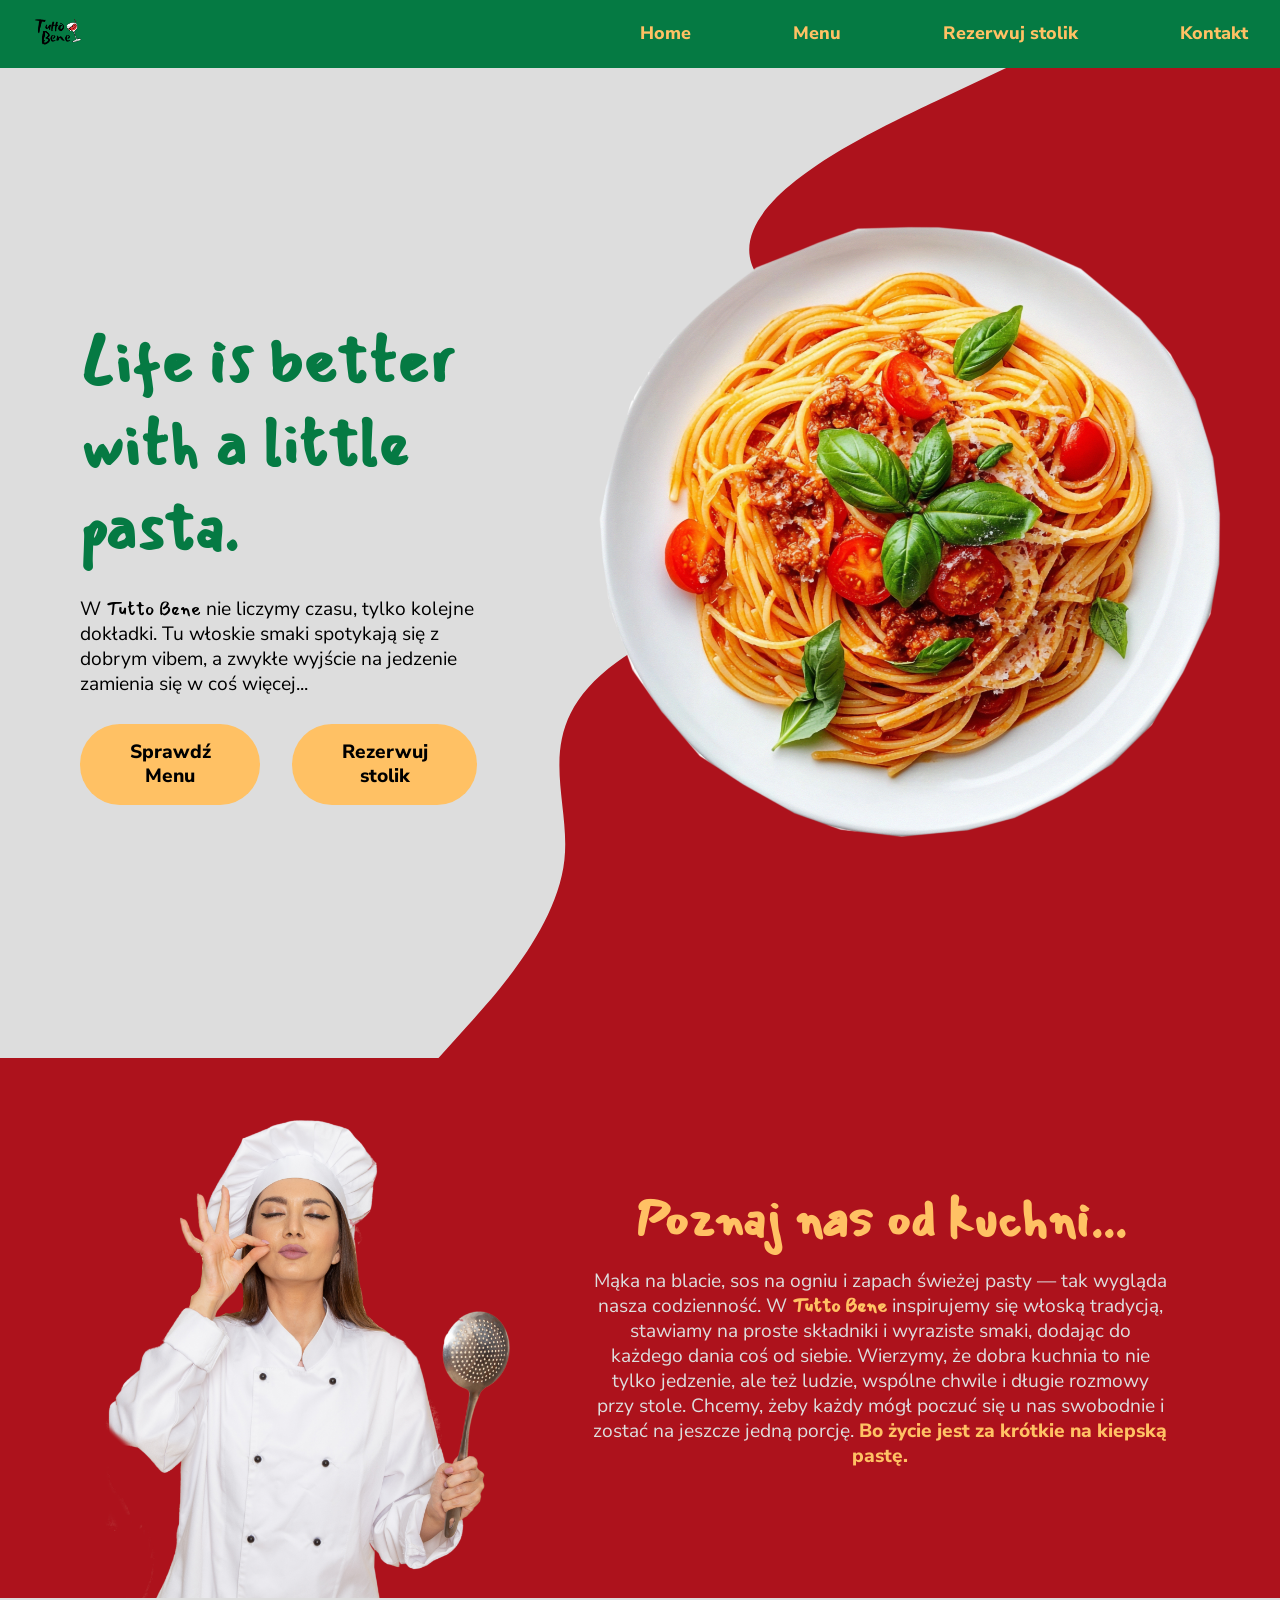
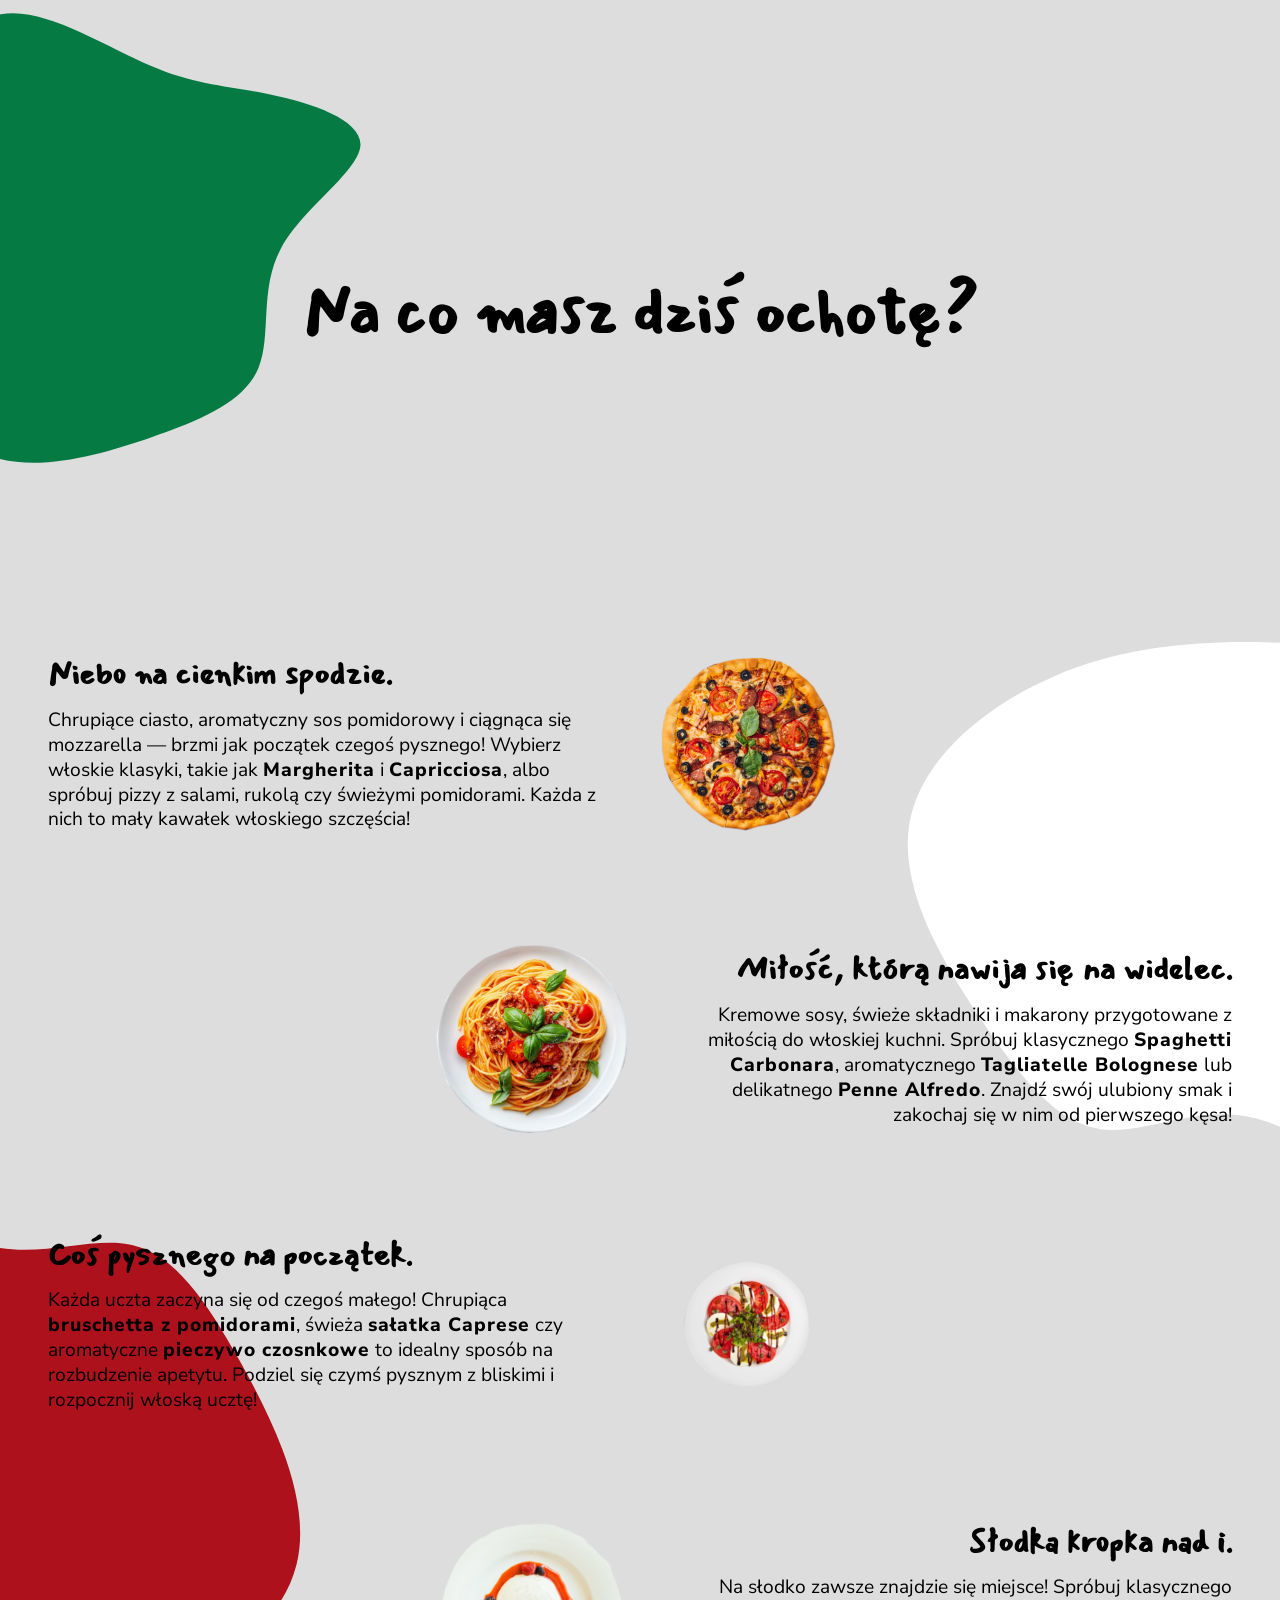
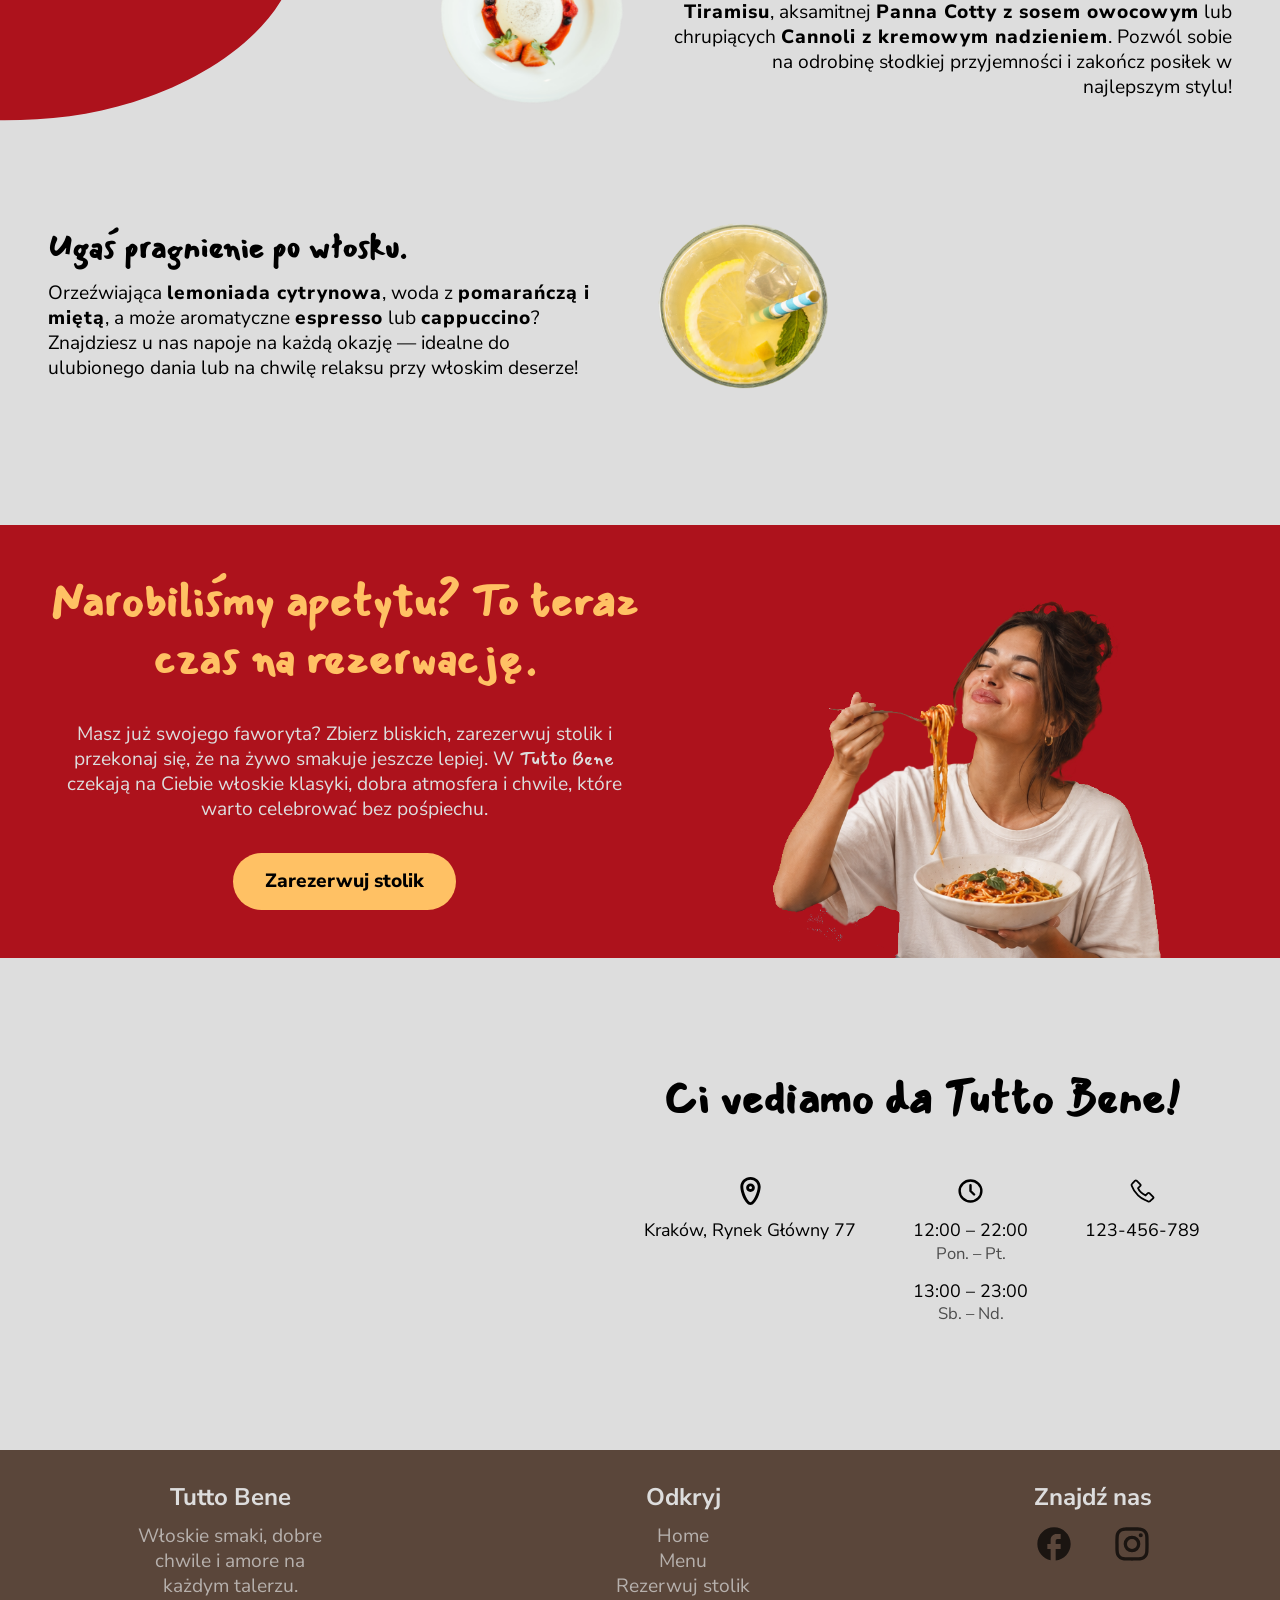
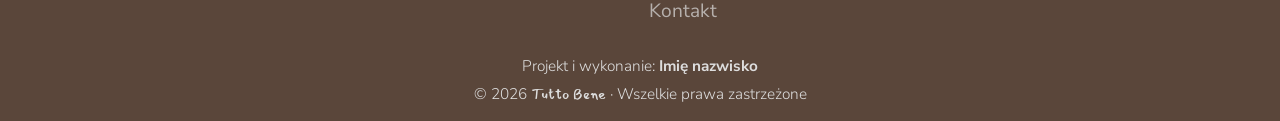
==== commit a67f0b53: "Fix opening hours and map display" ====
--- a/index.html
+++ b/index.html
@@ -206,7 +206,7 @@
           <div class="location-map">
             <iframe
               title="Lokalizacja restauracji Tutto Bene na mapie"
-              src="https://www.google.com/maps/embed?pb=!1m18!1m12!1m3!1d6082812.053182162!2d2.736371524999998!3d41.890210200000006!2m3!1f0!2f0!3f0!3m2!1i1024!2i768!4f13.1!3m3!1m2!1s0x132f61b6532013ad%3A0x28f1c82e908503c4!2sKoloseum!5e0!3m2!1spl!2spl!4v1793017426009!5m2!1spl!2spl"
+              src="https://www.google.com/maps/embed?pb=!1m18!1m12!1m3!1d20486.362131140686!2d19.91302244153478!3d50.071395744218414!2m3!1f0!2f0!3f0!3m2!1i1024!2i768!4f13.1!3m3!1m2!1s0x47165b120455da67%3A0xc3c7f5071b750d33!2zUnluZWsgR8WCw7N3bnk!5e0!3m2!1spl!2spl!4v1794073548557!5m2!1spl!2spl"
               style="border: 0"
               allowfullscreen=""
               loading="lazy"
@@ -219,13 +219,27 @@
             <div class="location-items">
               <address class="location-item">
                 <img src="images/icons/pin.svg" alt="" />
-                <p>Kraków, ul. włoska 123</p>
+                <p>Kraków, Rynek Główny 77</p>
               </address>
               <div class="location-item">
                 <img src="images/icons/clock.svg" alt="" />
-                <p>Pon.–Pt. <time>12:00</time>–<time>22:00</time></p>
-                <p>Sob.–Nd. <time>13:00</time>–<time>23:00</time></p>
+                <div class="opening-hours">
+                  <p>
+                    <time>12:00</time> –
+                    <time>22:00</time>
+                  </p>
+                  <p>Pon. – Pt.</p>
+                </div>
+
+                <div class="opening-hours">
+                  <p>
+                    <time>13:00</time> –
+                    <time>23:00</time>
+                  </p>
+                  <p>Sb. – Nd.</p>
+                </div>
               </div>
+
               <div class="location-item">
                 <img src="images/icons/phone.svg" alt="" />
                 <a href="tel:+48123456789">123-456-789</a>
--- a/styles/index_style.css
+++ b/styles/index_style.css
@@ -395,7 +395,7 @@
   align-items: flex-start;
   width: 100%;
   text-align: center;
-  gap: 1.5rem;
+  gap: 2rem;
 }
 
 .location-item img {
@@ -406,13 +406,29 @@
 
 .location-item p,
 .location-item a {
-  font-size: clamp(1.2rem, 1.5vw, 1.6rem);
+  font-size: clamp(1.1rem, 1.4vw, 1.6rem);
+  font-style: normal;
 }
 
 .location-item a {
   text-decoration: none;
   display: block;
   color: black;
+}
+
+.opening-hours {
+  margin-bottom: 1rem;
+  text-align: center;
+}
+
+.opening-hours p:first-child {
+  font-size: clamp(1.1rem, 1.4vw, 1.6rem);
+  opacity: 1;
+}
+
+.opening-hours p:last-child {
+  font-size: clamp(0.9rem, 1.3vw, 1.2rem);
+  opacity: 0.65;
 }
 
 /*-----------------------------------------
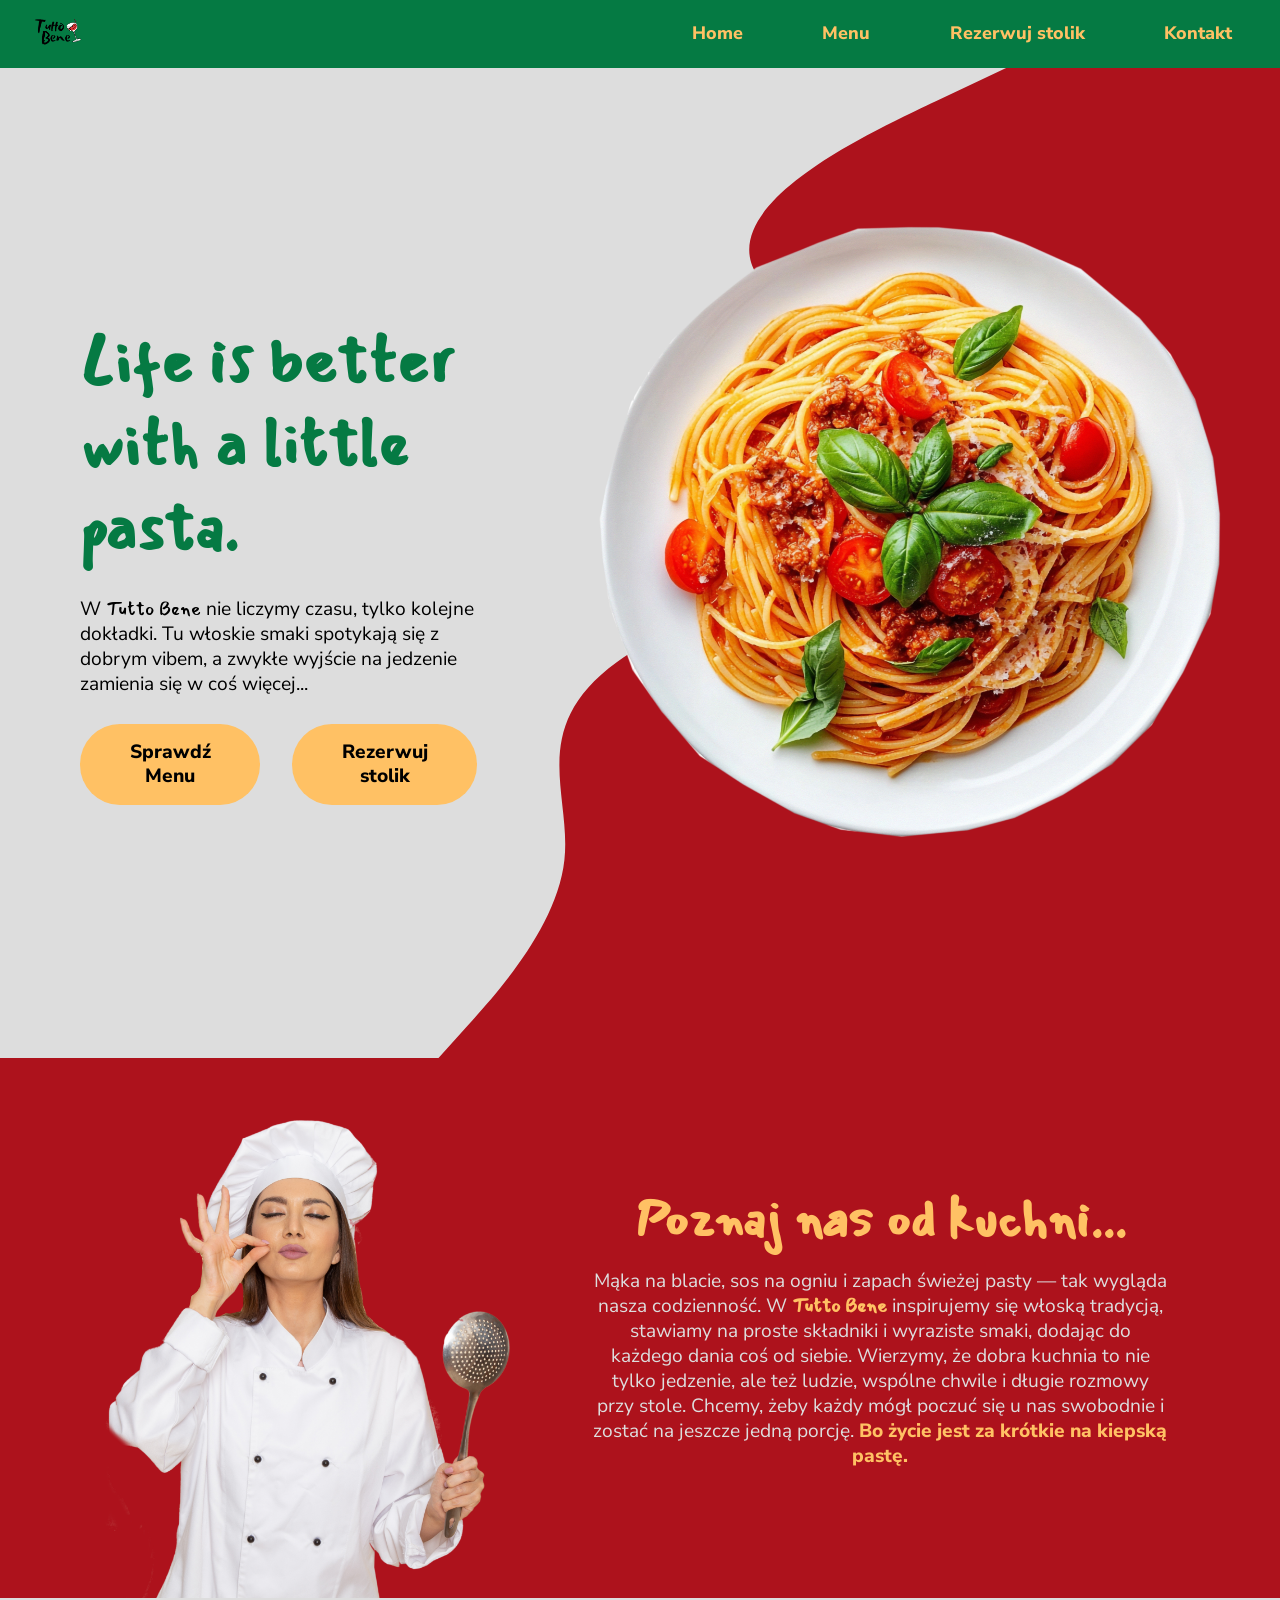
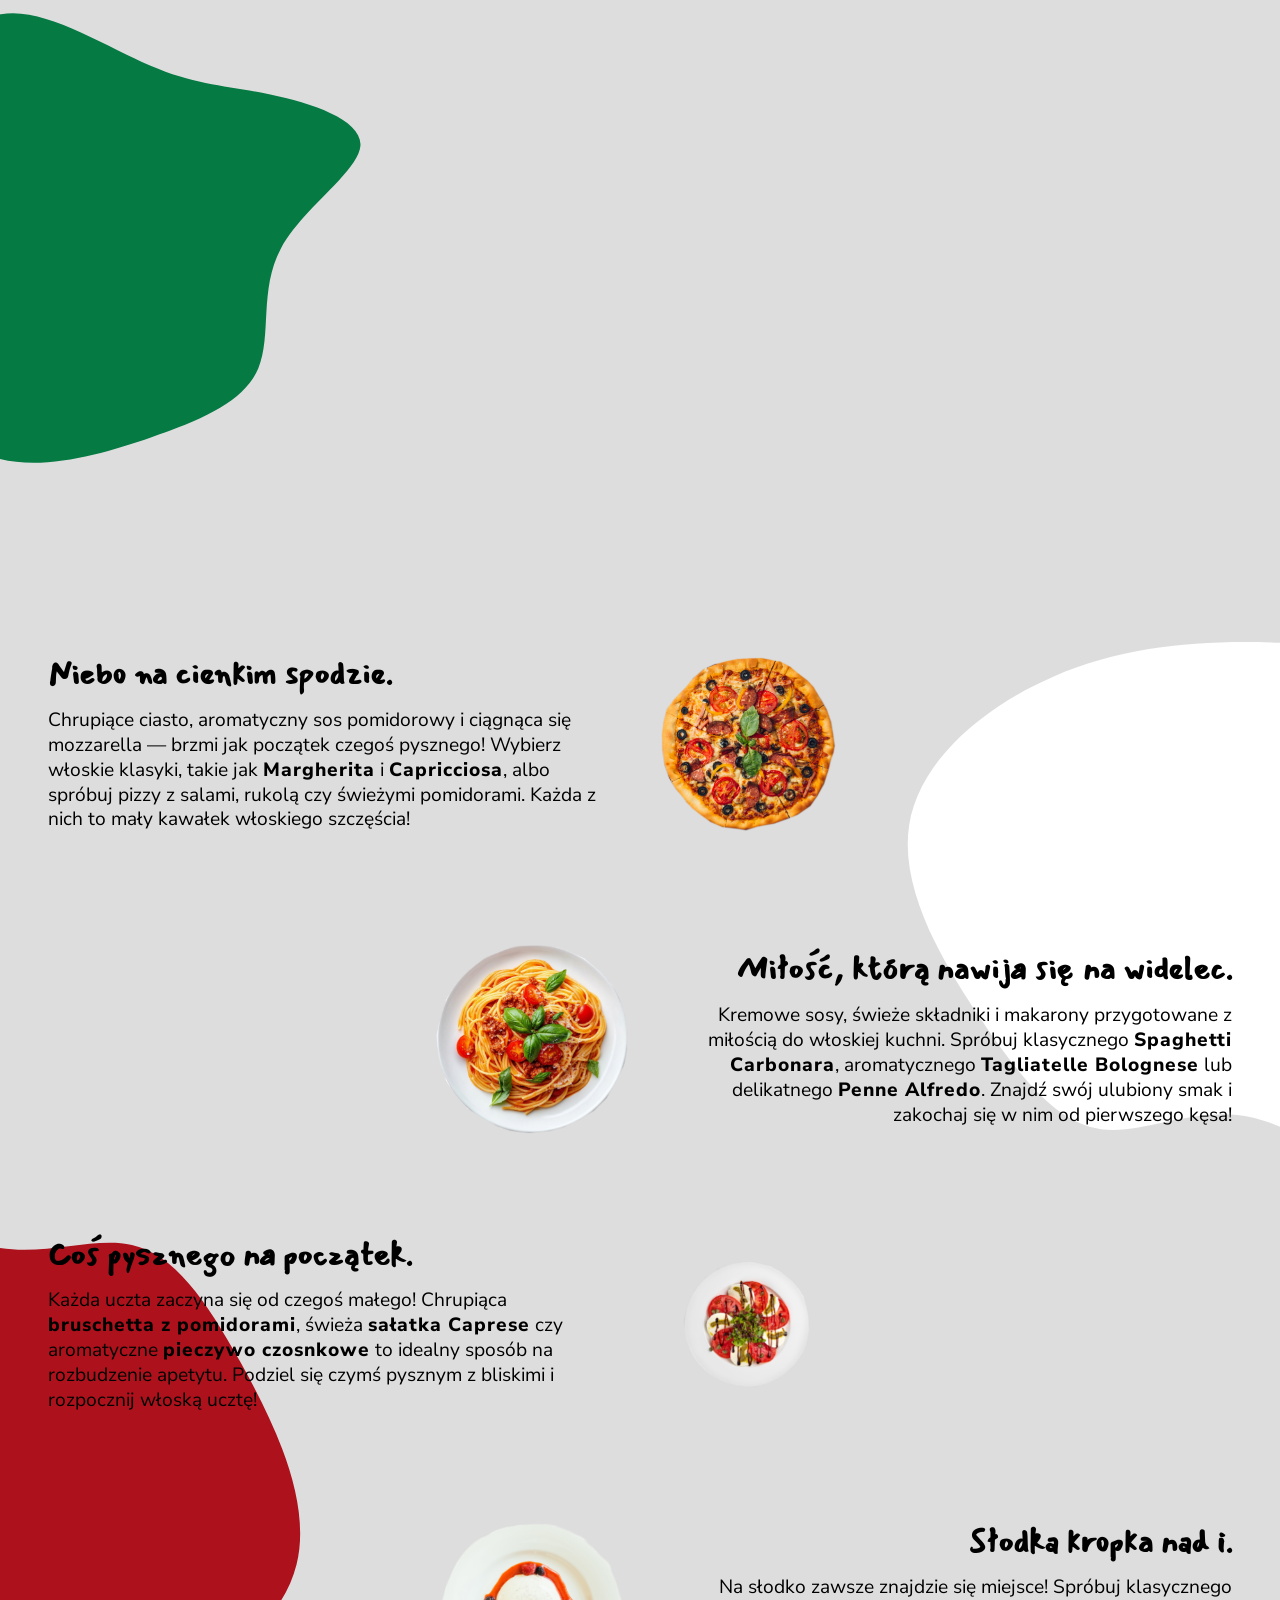
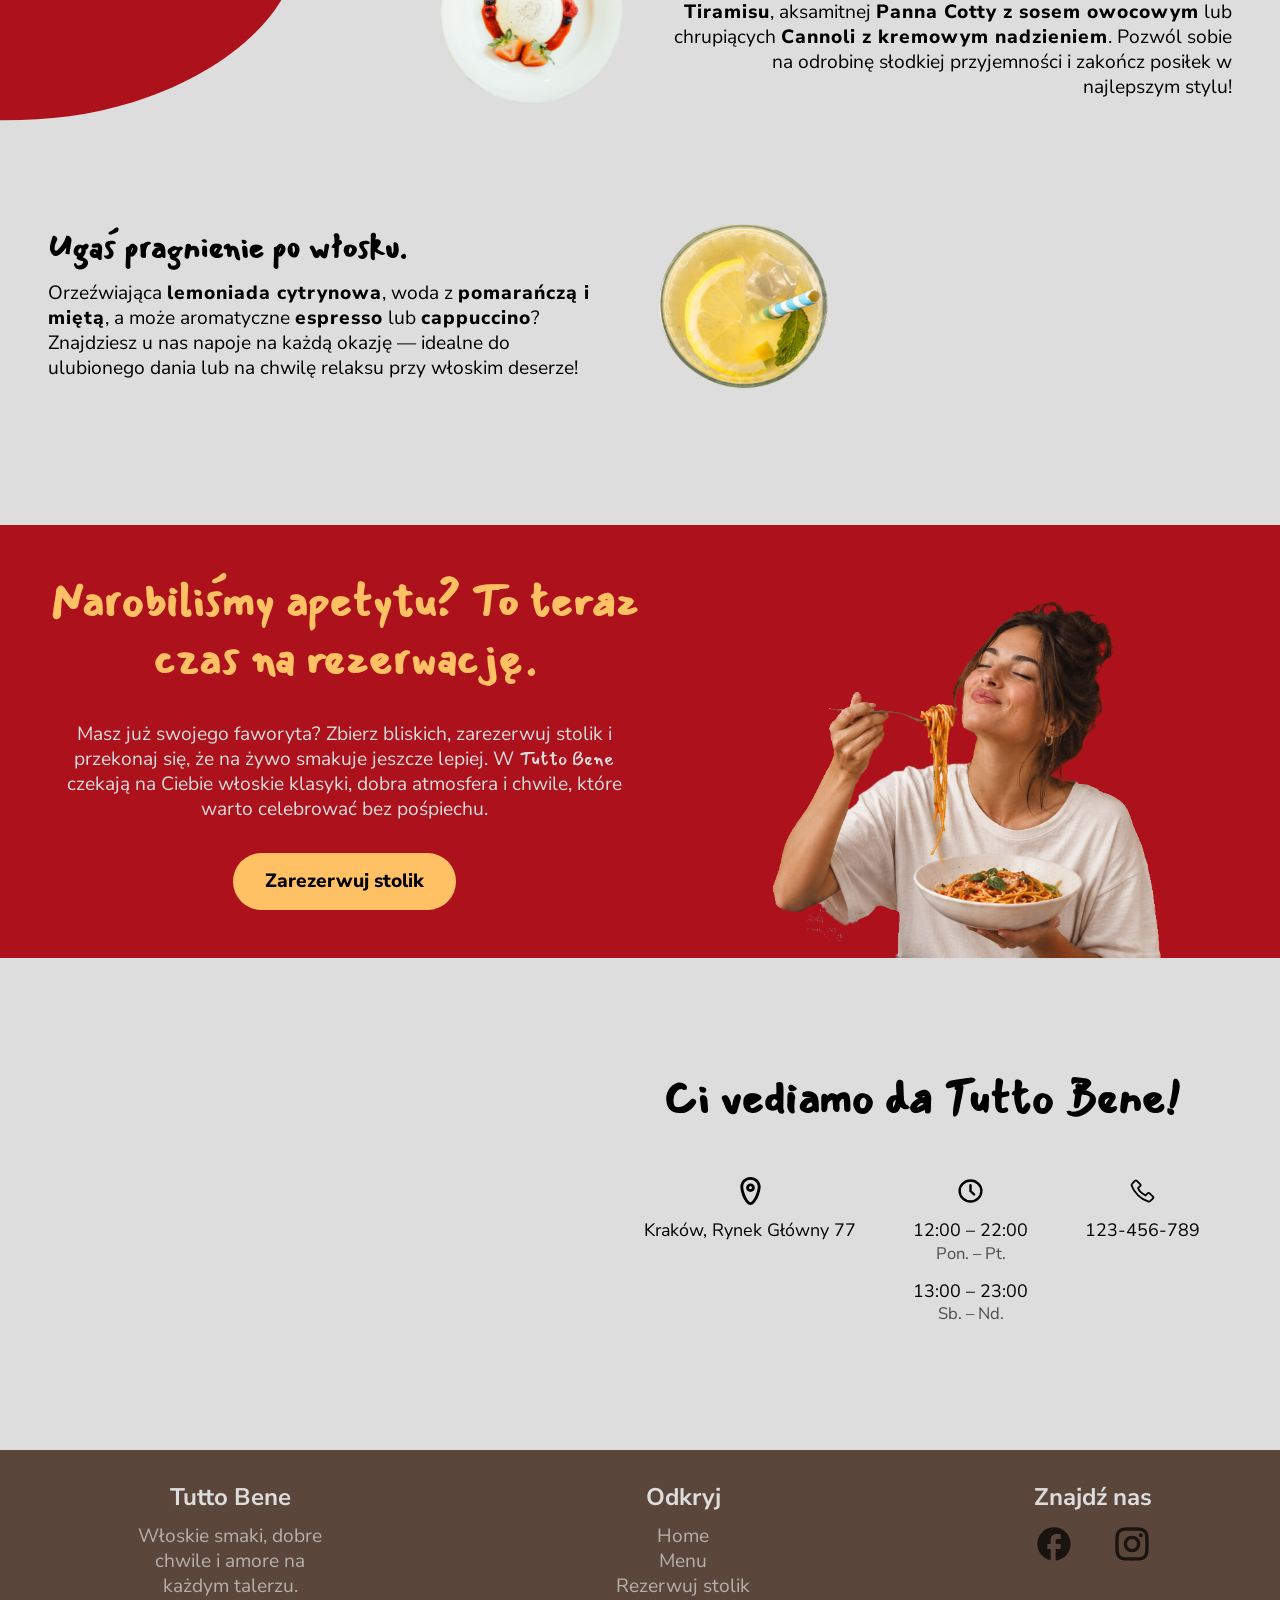
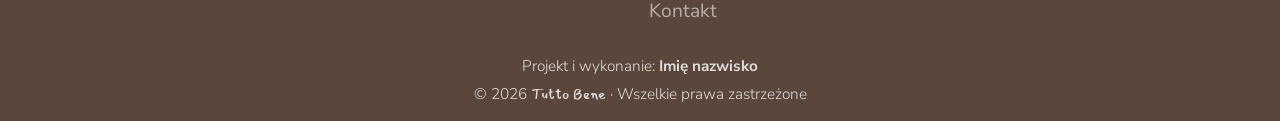
==== commit 542a5f70: "Make minor improvements to index.html" ====
--- a/index.html
+++ b/index.html
@@ -14,7 +14,9 @@
       <a href="index.html"
         ><img class="header-logo" src="images/logo.png" alt="Tutto Bene"
       /></a>
-      <button class="hamburger"><span></span><span></span><span></span></button>
+      <button class="hamburger" type="button">
+        <span></span><span></span><span></span>
+      </button>
       <nav id="main-nav">
         <ul>
           <li><a href="index.html">Home</a></li>
@@ -267,10 +269,16 @@
           <div class="footer-item">
             <h3>Znajdź nas</h3>
             <div class="social-links">
-              <a href="https://www.facebook.com/" target="_blank"
+              <a
+                href="https://www.facebook.com/"
+                target="_blank"
+                rel="noopener noreferrer"
                 ><img src="images/icons/fb.svg" alt="Facebook Tutto Bene"
               /></a>
-              <a href="https://www.instagram.com/" target="_blank"
+              <a
+                href="https://www.instagram.com/"
+                target="_blank"
+                rel="noopener noreferrer"
                 ><img src="images/icons/ig.svg" alt="Instagram Tutto Bene"
               /></a>
             </div>
@@ -279,7 +287,12 @@
         <div class="footer-text">
           <p>
             Projekt i wykonanie:
-            <a href="https://github.com/" target="_blank">Imię nazwisko</a>
+            <a
+              href="https://github.com/"
+              target="_blank"
+              rel="noopener noreferrer"
+              >Imię nazwisko</a
+            >
           </p>
           <p>
             &copy; 2026 <span class="restaurant-name">Tutto Bene</span> ·
--- a/styles/style.css
+++ b/styles/style.css
@@ -43,7 +43,7 @@
 HEADER
 --------------------------*/
 header {
-  padding: 1rem 2rem;
+  padding: 1rem 3rem 1rem 2rem;
   display: flex;
   justify-content: space-between;
   align-items: center;
@@ -64,7 +64,7 @@
 -------------*/
 
 nav {
-  width: 50%;
+  width: 45%;
 }
 
 nav ul {
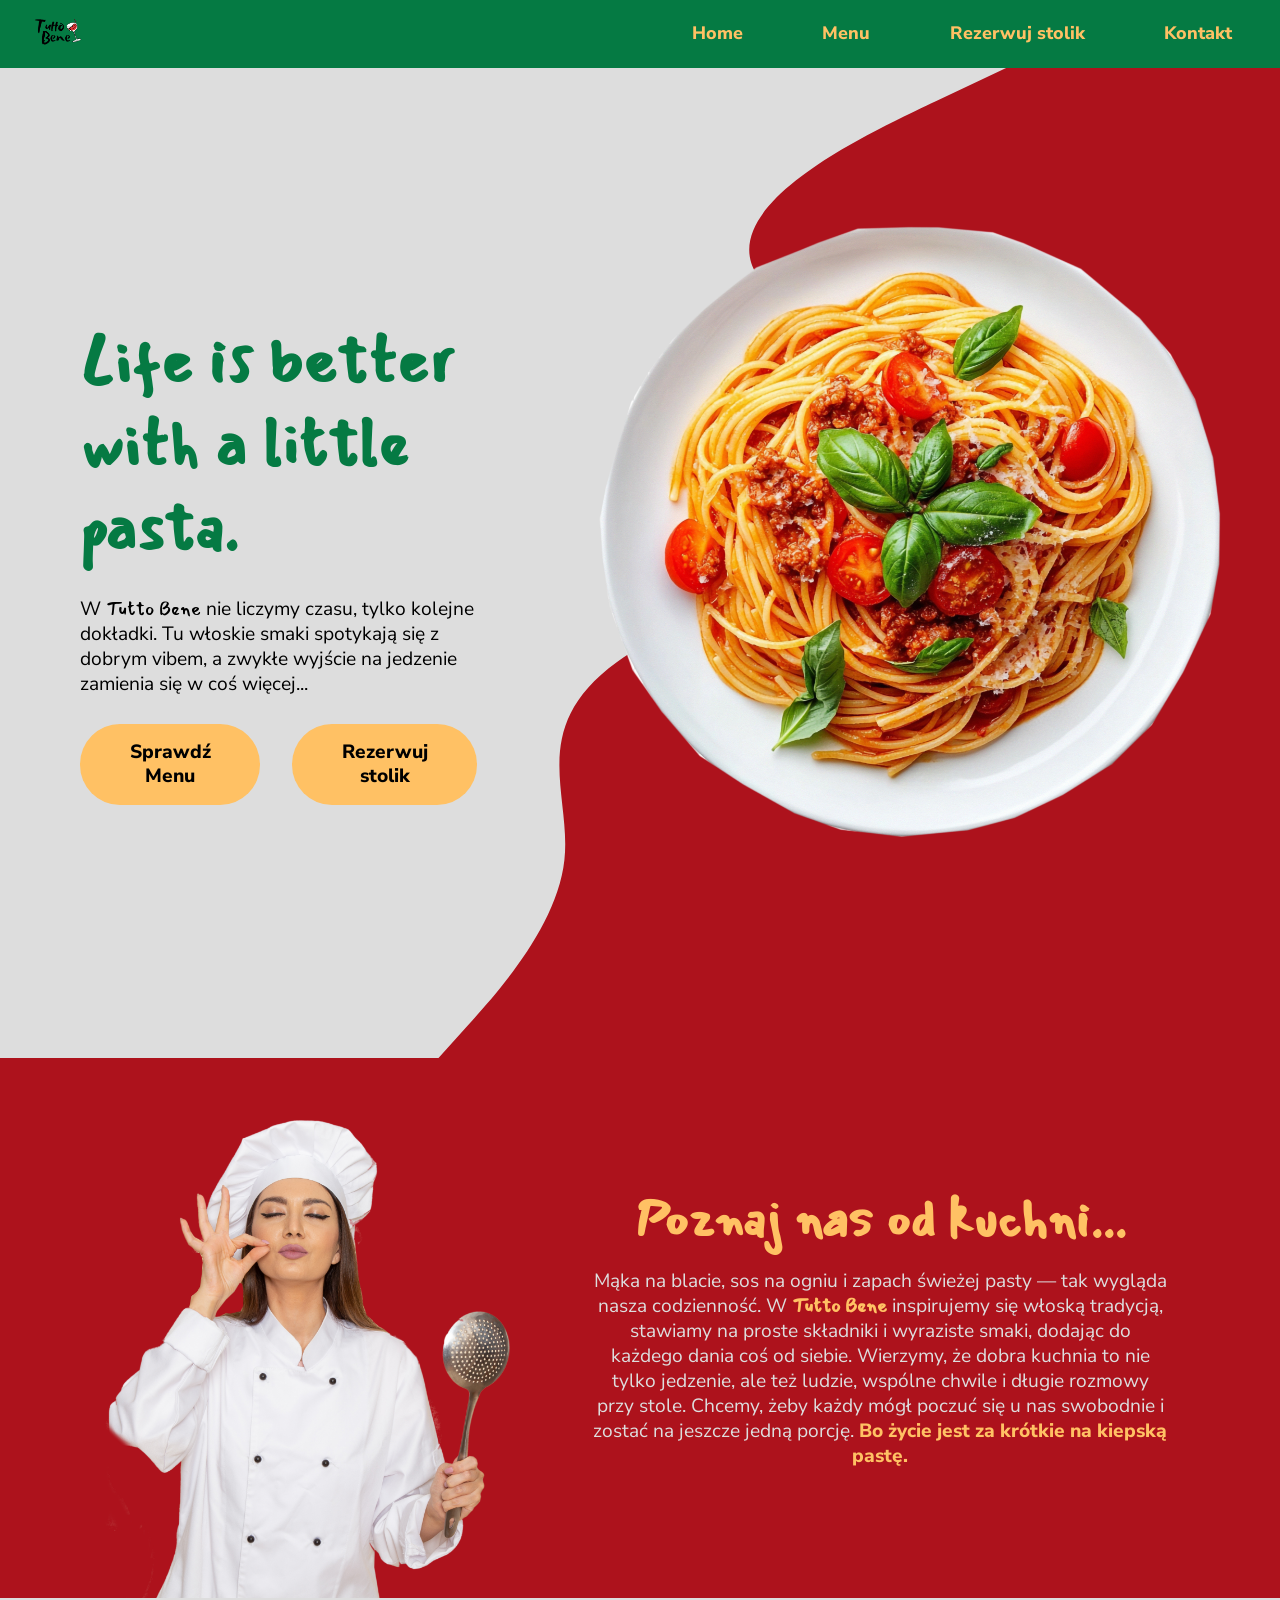
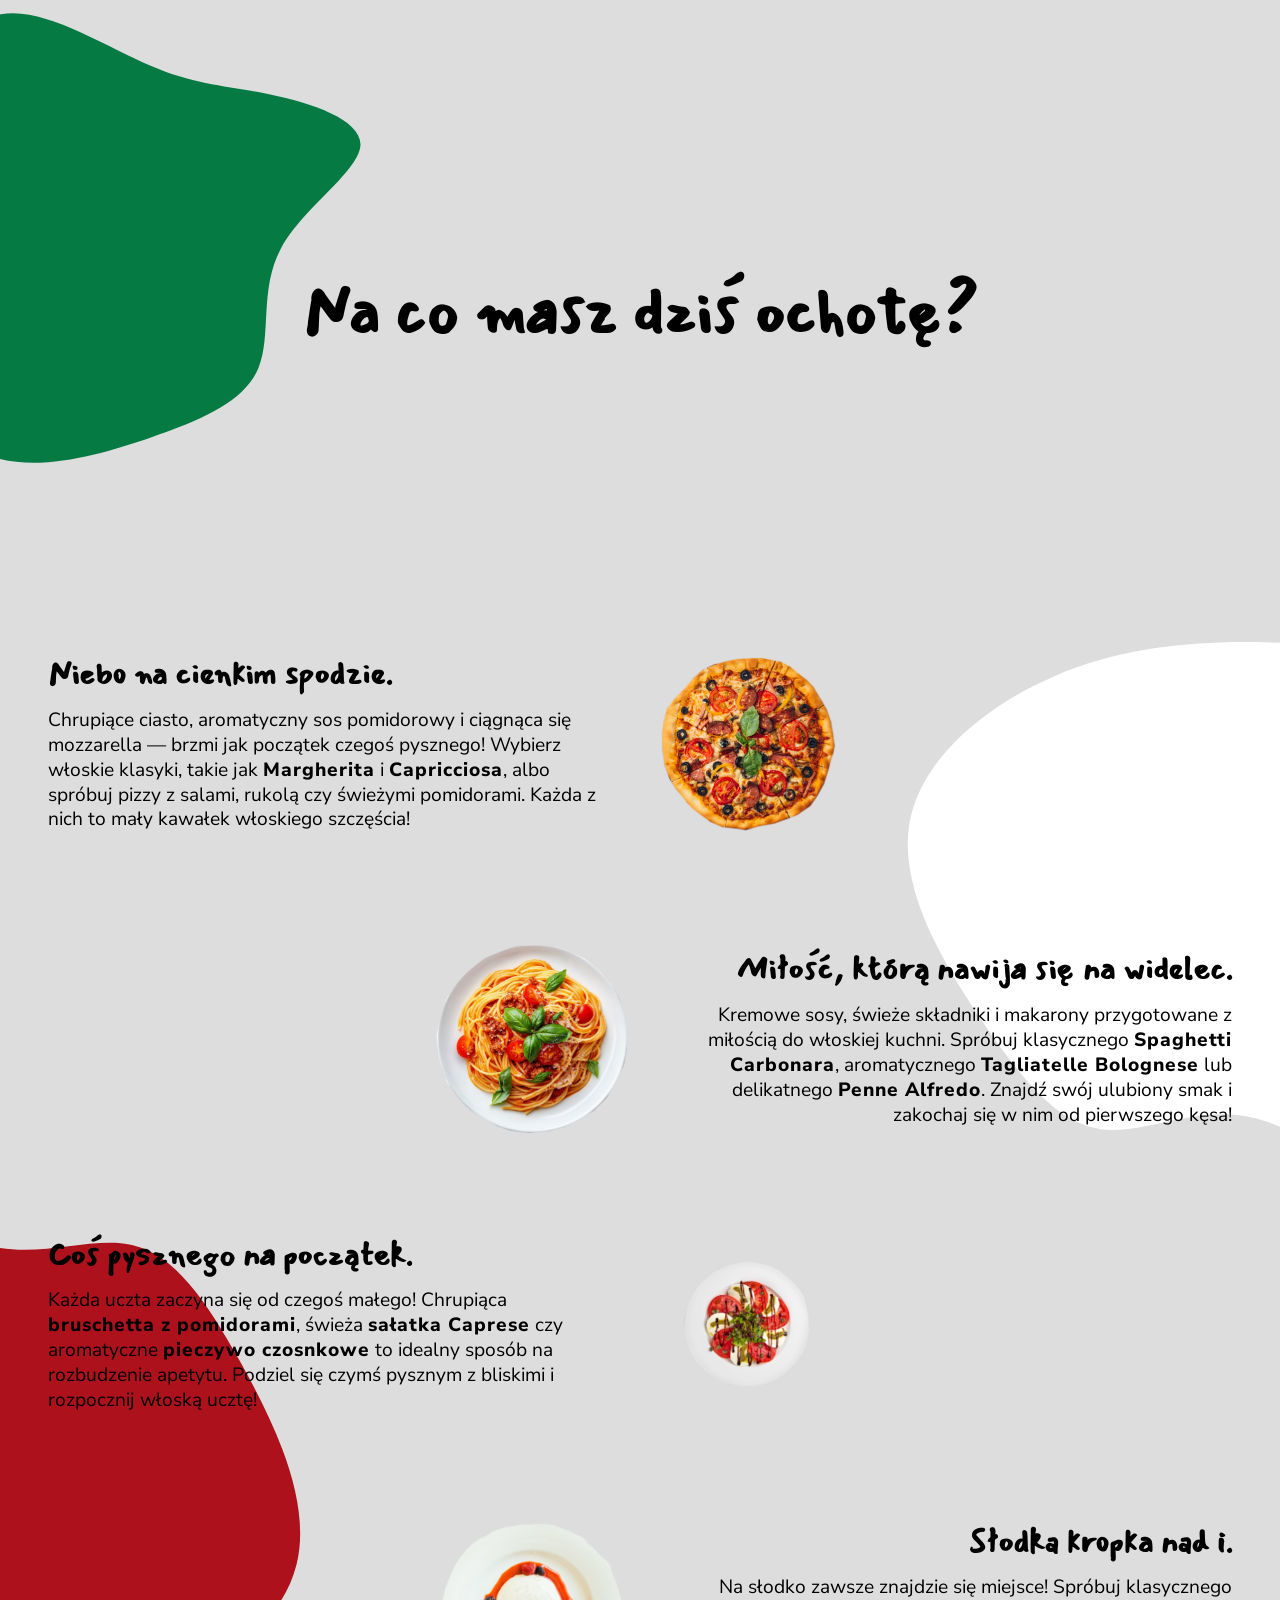
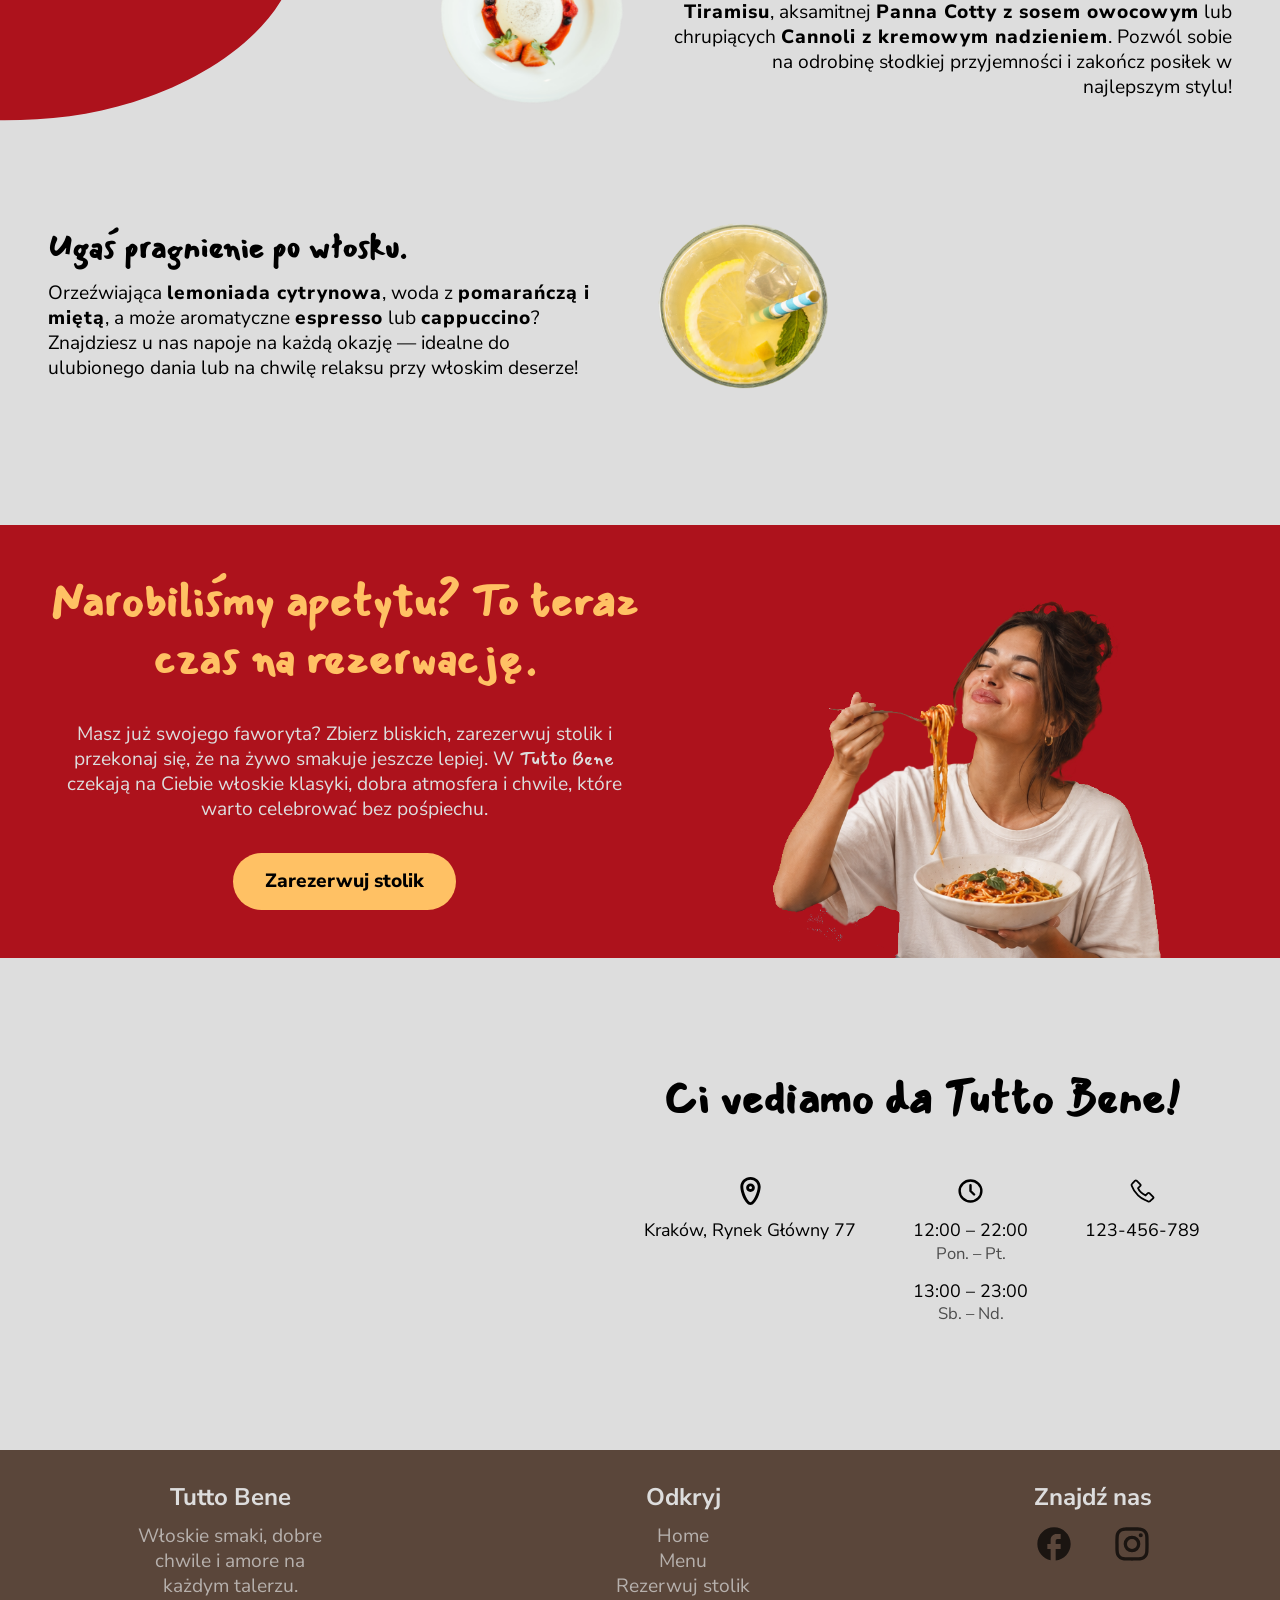
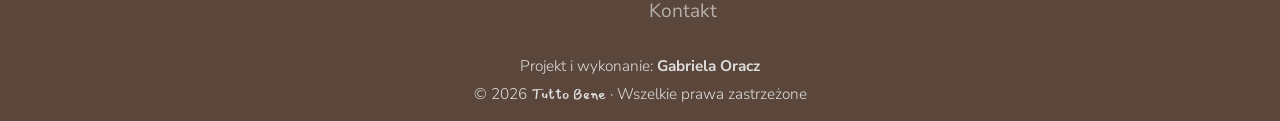
==== commit 1d087dd5: "Add author details to footer" ====
--- a/index.html
+++ b/index.html
@@ -227,16 +227,16 @@
                 <img src="images/icons/clock.svg" alt="" />
                 <div class="opening-hours">
                   <p>
-                    <time>12:00</time> –
-                    <time>22:00</time>
+                    <time datetime="12:00">12:00</time> –
+                    <time datetime="22:00">22:00</time>
                   </p>
                   <p>Pon. – Pt.</p>
                 </div>
 
                 <div class="opening-hours">
                   <p>
-                    <time>13:00</time> –
-                    <time>23:00</time>
+                    <time datetime="13:00">13:00</time> –
+                    <time datetime="23:00">23:00</time>
                   </p>
                   <p>Sb. – Nd.</p>
                 </div>
@@ -288,10 +288,10 @@
           <p>
             Projekt i wykonanie:
             <a
-              href="https://github.com/"
+              href="https://github.com/gabrielaOracz7"
               target="_blank"
               rel="noopener noreferrer"
-              >Imię nazwisko</a
+              >Gabriela Oracz</a
             >
           </p>
           <p>
